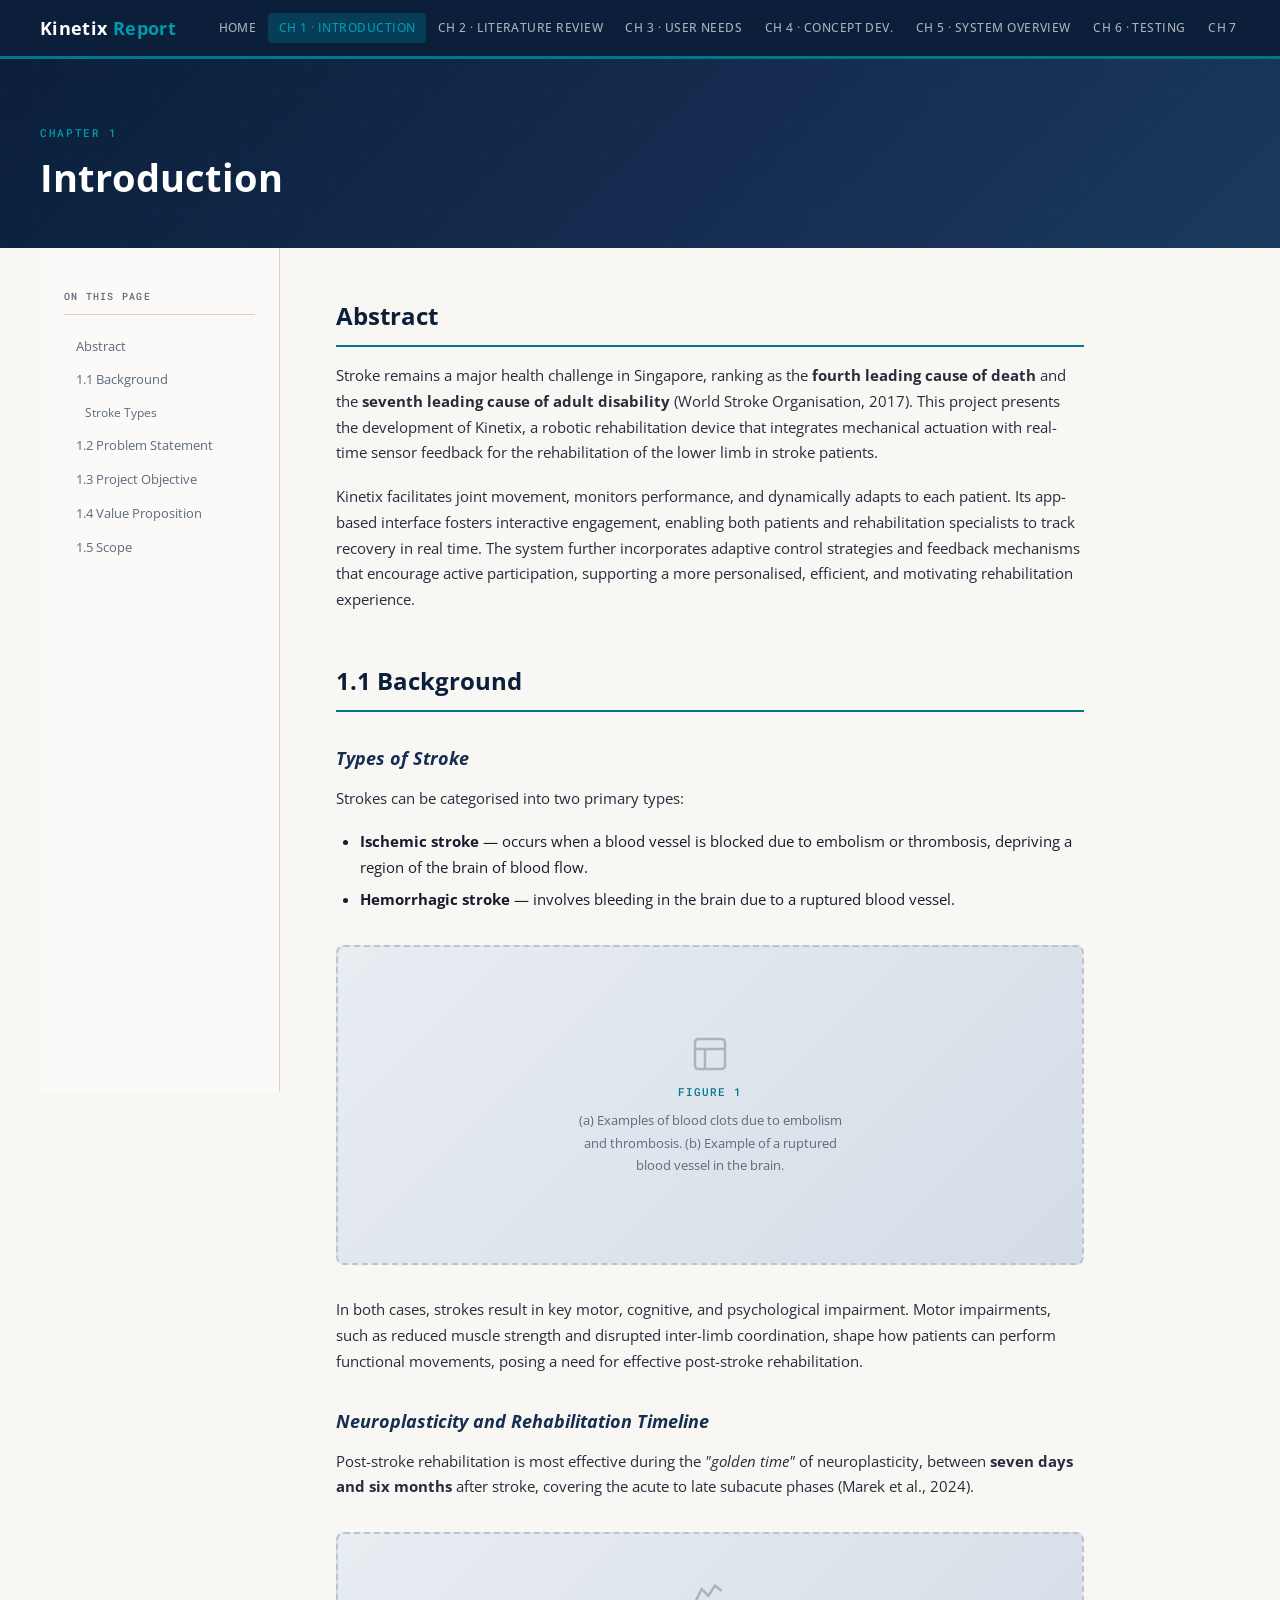
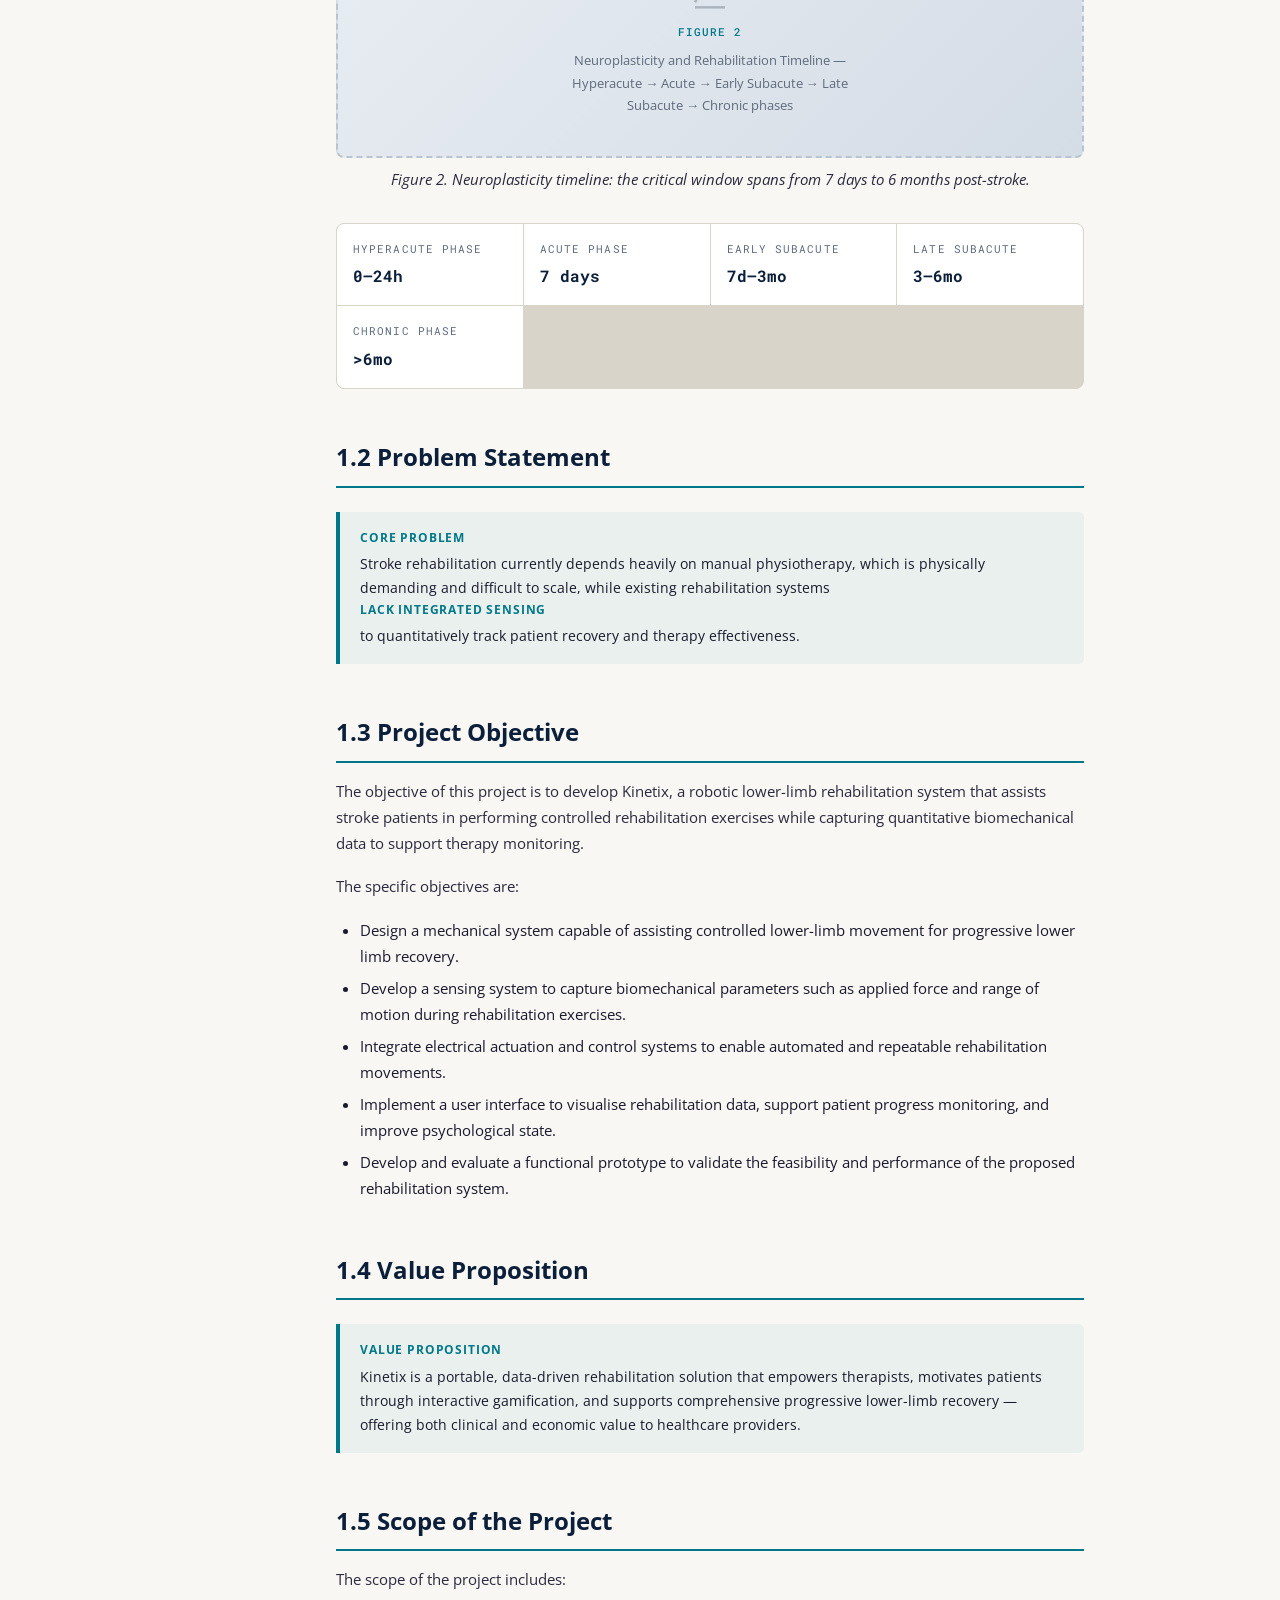
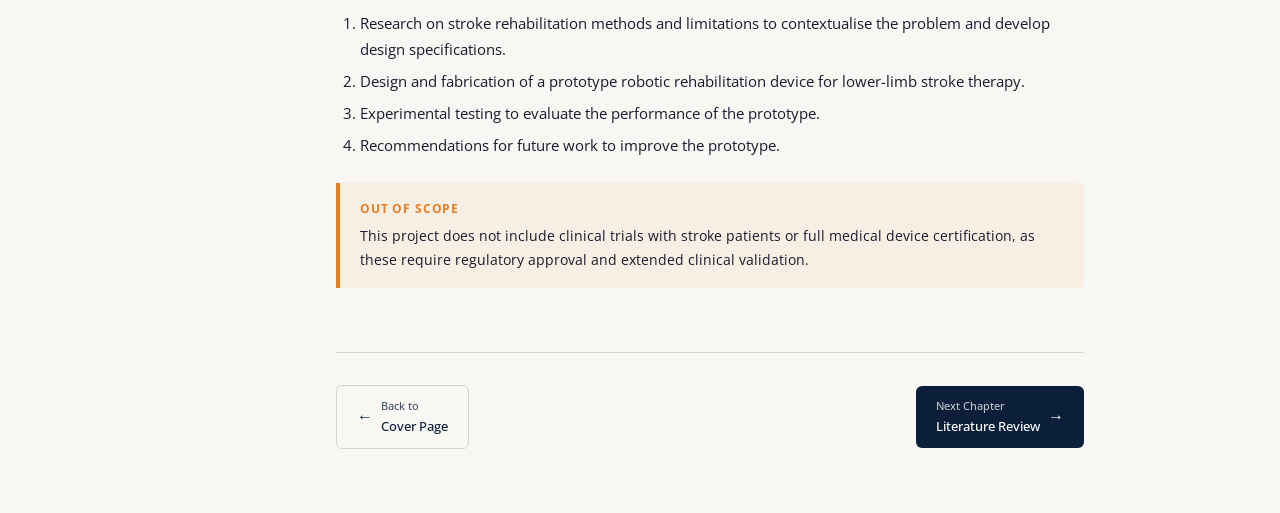
==== chapter1.html @ 637adc7c "Add local project files" ====
<!DOCTYPE html>
<html lang="en">
<head>
  <meta charset="UTF-8">
  <meta name="viewport" content="width=device-width, initial-scale=1.0">
  <title>Chapter 1 · Introduction — Kinetix</title>
  <link rel="stylesheet" href="style.css">
</head>
<body>

<header class="site-header">
  <div class="header-inner">
    <a class="site-logo" href="index.html">Kinetix <span>Report</span></a>
    <nav class="chapter-nav">
      <a href="index.html">Home</a>
      <a href="chapter1.html" class="active">Ch 1 · Introduction</a>
      <a href="chapter2.html">Ch 2 · Literature Review</a>
      <a href="chapter3.html">Ch 3 · User Needs</a>
      <a href="chapter4.html">Ch 4 · Concept Dev.</a>
      <a href="chapter5.html">Ch 5 · System Overview</a>
      <a href="chapter6.html">Ch 6 · Testing</a>
      <a href="chapter7.html">Ch 7 · Conclusion</a>
    </nav>
  </div>
</header>

<div class="page-hero">
  <div class="page-hero-inner">
    <div class="chapter-label">Chapter 1</div>
    <h1>Introduction</h1>
  </div>
</div>

<div class="page-layout">
  <aside class="sidebar">
    <div class="sidebar-title">On this page</div>
    <ul class="toc-list">
      <li><a href="#abstract">Abstract</a></li>
      <li><a href="#background">1.1 Background</a></li>
      <li><a href="#stroke-types" class="sub">Stroke Types</a></li>
      <li><a href="#problem">1.2 Problem Statement</a></li>
      <li><a href="#objective">1.3 Project Objective</a></li>
      <li><a href="#value">1.4 Value Proposition</a></li>
      <li><a href="#scope">1.5 Scope</a></li>
    </ul>
  </aside>

  <main class="content">

    <h2 id="abstract">Abstract</h2>
    <p>Stroke remains a major health challenge in Singapore, ranking as the <strong>fourth leading cause of death</strong> and the <strong>seventh leading cause of adult disability</strong> (World Stroke Organisation, 2017). This project presents the development of Kinetix, a robotic rehabilitation device that integrates mechanical actuation with real-time sensor feedback for the rehabilitation of the lower limb in stroke patients.</p>
    <p>Kinetix facilitates joint movement, monitors performance, and dynamically adapts to each patient. Its app-based interface fosters interactive engagement, enabling both patients and rehabilitation specialists to track recovery in real time. The system further incorporates adaptive control strategies and feedback mechanisms that encourage active participation, supporting a more personalised, efficient, and motivating rehabilitation experience.</p>

    <h2 id="background">1.1 Background</h2>
    <h3 id="stroke-types">Types of Stroke</h3>
    <p>Strokes can be categorised into two primary types:</p>
    <ul>
      <li><strong>Ischemic stroke</strong> — occurs when a blood vessel is blocked due to embolism or thrombosis, depriving a region of the brain of blood flow.</li>
      <li><strong>Hemorrhagic stroke</strong> — involves bleeding in the brain due to a ruptured blood vessel.</li>
    </ul>

    <div class="figure">
      <div class="img-placeholder tall">
        <svg viewBox="0 0 24 24" fill="none" stroke="currentColor" stroke-width="1.5"><rect x="3" y="3" width="18" height="18" rx="2"/><path d="M3 9h18M9 21V9"/></svg>
        <div class="fig-label">Figure 1</div>
        <div class="fig-desc">(a) Examples of blood clots due to embolism and thrombosis. (b) Example of a ruptured blood vessel in the brain.</div>
      </div>
    </div>

    <p>In both cases, strokes result in key motor, cognitive, and psychological impairment. Motor impairments, such as reduced muscle strength and disrupted inter-limb coordination, shape how patients can perform functional movements, posing a need for effective post-stroke rehabilitation.</p>

    <h3>Neuroplasticity and Rehabilitation Timeline</h3>
    <p>Post-stroke rehabilitation is most effective during the <em>"golden time"</em> of neuroplasticity, between <strong>seven days and six months</strong> after stroke, covering the acute to late subacute phases (Marek et al., 2024).</p>

    <div class="figure">
      <div class="img-placeholder medium">
        <svg viewBox="0 0 24 24" fill="none" stroke="currentColor" stroke-width="1.5"><path d="M3 17l4-8 4 4 4-6 4 3"/><path d="M3 20h18"/></svg>
        <div class="fig-label">Figure 2</div>
        <div class="fig-desc">Neuroplasticity and Rehabilitation Timeline — Hyperacute → Acute → Early Subacute → Late Subacute → Chronic phases</div>
      </div>
      <p class="figure-caption"><em>Figure 2.</em> Neuroplasticity timeline: the critical window spans from 7 days to 6 months post-stroke.</p>
    </div>

    <div class="spec-grid">
      <div class="spec-cell">
        <div class="label">Hyperacute Phase</div>
        <div class="value" style="font-size:1rem;">0–24h</div>
      </div>
      <div class="spec-cell">
        <div class="label">Acute Phase</div>
        <div class="value" style="font-size:1rem;">7 days</div>
      </div>
      <div class="spec-cell">
        <div class="label">Early Subacute</div>
        <div class="value" style="font-size:1rem;">7d–3mo</div>
      </div>
      <div class="spec-cell">
        <div class="label">Late Subacute</div>
        <div class="value" style="font-size:1rem;">3–6mo</div>
      </div>
      <div class="spec-cell">
        <div class="label">Chronic Phase</div>
        <div class="value" style="font-size:1rem;">&gt;6mo</div>
      </div>
    </div>

    <h2 id="problem">1.2 Problem Statement</h2>
    <div class="callout">
      <strong>Core Problem</strong>
      Stroke rehabilitation currently depends heavily on manual physiotherapy, which is physically demanding and difficult to scale, while existing rehabilitation systems <strong>lack integrated sensing</strong> to quantitatively track patient recovery and therapy effectiveness.
    </div>

    <h2 id="objective">1.3 Project Objective</h2>
    <p>The objective of this project is to develop Kinetix, a robotic lower-limb rehabilitation system that assists stroke patients in performing controlled rehabilitation exercises while capturing quantitative biomechanical data to support therapy monitoring.</p>
    <p>The specific objectives are:</p>
    <ul>
      <li>Design a mechanical system capable of assisting controlled lower-limb movement for progressive lower limb recovery.</li>
      <li>Develop a sensing system to capture biomechanical parameters such as applied force and range of motion during rehabilitation exercises.</li>
      <li>Integrate electrical actuation and control systems to enable automated and repeatable rehabilitation movements.</li>
      <li>Implement a user interface to visualise rehabilitation data, support patient progress monitoring, and improve psychological state.</li>
      <li>Develop and evaluate a functional prototype to validate the feasibility and performance of the proposed rehabilitation system.</li>
    </ul>

    <h2 id="value">1.4 Value Proposition</h2>
    <div class="callout">
      <strong>Value Proposition</strong>
      Kinetix is a portable, data-driven rehabilitation solution that empowers therapists, motivates patients through interactive gamification, and supports comprehensive progressive lower-limb recovery — offering both clinical and economic value to healthcare providers.
    </div>

    <h2 id="scope">1.5 Scope of the Project</h2>
    <p>The scope of the project includes:</p>
    <ol>
      <li>Research on stroke rehabilitation methods and limitations to contextualise the problem and develop design specifications.</li>
      <li>Design and fabrication of a prototype robotic rehabilitation device for lower-limb stroke therapy.</li>
      <li>Experimental testing to evaluate the performance of the prototype.</li>
      <li>Recommendations for future work to improve the prototype.</li>
    </ol>
    <div class="callout warning">
      <strong>Out of Scope</strong>
      This project does not include clinical trials with stroke patients or full medical device certification, as these require regulatory approval and extended clinical validation.
    </div>

    <nav class="chapter-nav-footer">
      <a href="index.html" class="nav-btn ghost">
        <span class="arrow">←</span>
        <span>
          <span class="label">Back to</span>
          Cover Page
        </span>
      </a>
      <a href="chapter2.html" class="nav-btn">
        <span>
          <span class="label">Next Chapter</span>
          Literature Review
        </span>
        <span class="arrow">→</span>
      </a>
    </nav>

  </main>
</div>

</body>
</html>
---- style.css ----
@import url('https://fonts.googleapis.com/css2?family=Open+Sans:wght@300;400;500;600;700;800&family=Roboto+Mono:wght@400;500&display=swap');

*, *::before, *::after { box-sizing: border-box; margin: 0; padding: 0; }

:root {
  --navy:   #0B1F3A;
  --navy2:  #162D52;
  --teal:   #00788A;
  --teal2:  #009BAF;
  --cream:  #F8F7F3;
  --warm:   #EDE9E0;
  --text:   #1A1A2E;
  --muted:  #5E6B7C;
  --border: #D8D4CA;
  --accent: #C0392B;
  --green:  #1B7A4E;
  --font-head: 'Open Sans', Arial, sans-serif;
  --font-body: 'Open Sans', Arial, sans-serif;
  --font-mono: 'Roboto Mono', monospace;
}

html { scroll-behavior: smooth; font-size: 16px; }

body {
  font-family: var(--font-body);
  background: var(--cream);
  color: var(--text);
  line-height: 1.7;
  min-height: 100vh;
}

.site-header {
  position: sticky;
  top: 0;
  z-index: 100;
  background: var(--navy);
  border-bottom: 3px solid var(--teal);
  padding: 0 2rem;
}

.header-inner {
  max-width: 1200px;
  margin: 0 auto;
  display: flex;
  align-items: center;
  gap: 2rem;
  height: 56px;
}

.site-logo {
  font-family: var(--font-head);
  font-size: 1.15rem;
  font-weight: 700;
  color: #fff;
  text-decoration: none;
  white-space: nowrap;
  letter-spacing: 0.02em;
}

.site-logo span { color: var(--teal2); }

.chapter-nav {
  display: flex;
  gap: 0.1rem;
  flex-wrap: nowrap;
  overflow-x: auto;
  scrollbar-width: none;
  flex: 1;
}

.chapter-nav a {
  font-size: 0.72rem;
  font-weight: 500;
  color: rgba(255,255,255,0.65);
  text-decoration: none;
  white-space: nowrap;
  padding: 0.3rem 0.65rem;
  border-radius: 4px;
  transition: all 0.18s;
  letter-spacing: 0.04em;
  text-transform: uppercase;
}

.chapter-nav a:hover,
.chapter-nav a.active {
  color: #fff;
  background: rgba(0,152,175,0.25);
}

.chapter-nav a.active {
  color: var(--teal2);
}

.page-hero {
  background: linear-gradient(135deg, var(--navy) 0%, var(--navy2) 60%, #1a3a5c 100%);
  color: #fff;
  padding: 4rem 2rem 3rem;
  position: relative;
  overflow: hidden;
}

.page-hero::before {
  content: '';
  position: absolute;
  inset: 0;
  background: url("data:image/svg+xml,%3Csvg width='60' height='60' viewBox='0 0 60 60' xmlns='http://www.w3.org/2000/svg'%3E%3Cg fill='none' fill-rule='evenodd'%3E%3Cg fill='%2300788A' fill-opacity='0.07'%3E%3Cpath d='M36 34v-4h-2v4h-4v2h4v4h2v-4h4v-2h-4zm0-30V0h-2v4h-4v2h4v4h2V6h4V4h-4zM6 34v-4H4v4H0v2h4v4h2v-4h4v-2H6zM6 4V0H4v4H0v2h4v4h2V6h4V4H6z'/%3E%3C/g%3E%3C/g%3E%3C/svg%3E");
  opacity: 0.5;
}

.page-hero-inner {
  max-width: 1200px;
  margin: 0 auto;
  position: relative;
}

.chapter-label {
  font-family: var(--font-mono);
  font-size: 0.7rem;
  font-weight: 500;
  color: var(--teal2);
  letter-spacing: 0.15em;
  text-transform: uppercase;
  margin-bottom: 0.75rem;
}

.page-hero h1 {
  font-family: var(--font-head);
  font-size: clamp(1.6rem, 3vw, 2.4rem);
  font-weight: 700;
  line-height: 1.2;
  max-width: 700px;
}

.page-layout {
  max-width: 1200px;
  margin: 0 auto;
  display: grid;
  grid-template-columns: 240px 1fr;
  gap: 0;
  min-height: calc(100vh - 56px);
}

.sidebar {
  padding: 2.5rem 1.5rem 2rem;
  border-right: 1px solid var(--border);
  position: sticky;
  top: 56px;
  height: calc(100vh - 56px);
  overflow-y: auto;
  scrollbar-width: thin;
  background: rgba(255,255,255,0.4);
}

.sidebar-title {
  font-family: var(--font-mono);
  font-size: 0.65rem;
  font-weight: 500;
  color: var(--muted);
  letter-spacing: 0.12em;
  text-transform: uppercase;
  margin-bottom: 1rem;
  padding-bottom: 0.5rem;
  border-bottom: 1px solid var(--border);
}

.toc-list {
  list-style: none;
  display: flex;
  flex-direction: column;
  gap: 0.15rem;
}

.toc-list a {
  display: block;
  font-size: 0.8rem;
  color: var(--muted);
  text-decoration: none;
  padding: 0.3rem 0.6rem;
  border-radius: 4px;
  transition: all 0.15s;
  border-left: 2px solid transparent;
}

.toc-list a:hover {
  color: var(--navy);
  background: var(--warm);
  border-left-color: var(--teal);
}

.toc-list .sub { padding-left: 1.2rem; font-size: 0.75rem; }

.content {
  padding: 3rem 3.5rem 4rem;
  max-width: 860px;
}

.content h2 {
  font-family: var(--font-head);
  font-size: 1.5rem;
  font-weight: 700;
  color: var(--navy);
  margin-top: 3rem;
  margin-bottom: 1rem;
  padding-bottom: 0.5rem;
  border-bottom: 2px solid var(--teal);
}

.content h2:first-child { margin-top: 0; }

.content h3 {
  font-family: var(--font-head);
  font-size: 1.1rem;
  font-weight: 700;
  color: var(--navy2);
  margin-top: 2rem;
  margin-bottom: 0.75rem;
  font-style: italic;
}

.content h4 {
  font-family: var(--font-body);
  font-size: 0.9rem;
  font-weight: 600;
  color: var(--teal);
  text-transform: uppercase;
  letter-spacing: 0.06em;
  margin-top: 1.5rem;
  margin-bottom: 0.5rem;
}

.content p {
  margin-bottom: 1.1rem;
  color: #2a2a3e;
  font-size: 0.95rem;
}

.content ul, .content ol {
  margin: 0.75rem 0 1.25rem 1.5rem;
  font-size: 0.95rem;
}

.content li { margin-bottom: 0.4rem; }

.table-wrap {
  overflow-x: auto;
  margin: 1.5rem 0 2rem;
  border-radius: 8px;
  border: 1px solid var(--border);
  box-shadow: 0 1px 4px rgba(0,0,0,0.06);
}

table {
  width: 100%;
  border-collapse: collapse;
  font-size: 0.82rem;
}

thead th {
  background: var(--navy);
  color: #fff;
  font-family: var(--font-body);
  font-weight: 600;
  font-size: 0.75rem;
  text-transform: uppercase;
  letter-spacing: 0.05em;
  padding: 0.8rem 1rem;
  text-align: left;
  white-space: nowrap;
}

tbody tr { border-bottom: 1px solid var(--border); }
tbody tr:last-child { border-bottom: none; }
tbody tr:nth-child(even) { background: rgba(0,0,0,0.02); }

tbody td {
  padding: 0.65rem 1rem;
  vertical-align: top;
  color: var(--text);
  line-height: 1.5;
}

tbody td:first-child { font-weight: 500; }

.table-caption {
  font-size: 0.75rem;
  color: var(--muted);
  font-style: italic;
  text-align: center;
  margin-top: 0.5rem;
  margin-bottom: 1.5rem;
}

.figure {
  margin: 2rem 0;
}

.img-placeholder {
  background: linear-gradient(135deg, #e8edf2 0%, #d4dce6 100%);
  border: 2px dashed #b8c4d0;
  border-radius: 8px;
  display: flex;
  flex-direction: column;
  align-items: center;
  justify-content: center;
  gap: 0.5rem;
  padding: 2.5rem 1rem;
  color: var(--muted);
  text-align: center;
}

.img-placeholder.tall { min-height: 320px; }
.img-placeholder.medium { min-height: 220px; }
.img-placeholder.wide { min-height: 180px; }

.img-placeholder svg {
  width: 40px; height: 40px;
  opacity: 0.4;
}

.img-placeholder .fig-label {
  font-family: var(--font-mono);
  font-size: 0.7rem;
  font-weight: 500;
  color: var(--teal);
  text-transform: uppercase;
  letter-spacing: 0.1em;
}

.img-placeholder .fig-desc {
  font-size: 0.82rem;
  color: var(--muted);
  max-width: 280px;
}

.figure-caption {
  font-size: 0.78rem;
  color: var(--muted);
  font-style: italic;
  margin-top: 0.6rem;
  text-align: center;
  line-height: 1.5;
}

.callout {
  border-left: 4px solid var(--teal);
  background: rgba(0,120,138,0.06);
  padding: 1rem 1.25rem;
  border-radius: 0 6px 6px 0;
  margin: 1.5rem 0;
  font-size: 0.88rem;
}

.callout.warning {
  border-color: #e67e22;
  background: rgba(230,126,34,0.07);
}

.callout strong {
  display: block;
  margin-bottom: 0.25rem;
  font-size: 0.75rem;
  text-transform: uppercase;
  letter-spacing: 0.07em;
  color: var(--teal);
}

.callout.warning strong { color: #e67e22; }

/* ── Quote blocks ─────────────────────────────────────────────────── */
blockquote {
  border-left: 3px solid var(--teal);
  margin: 1.25rem 0;
  padding: 0.75rem 1.25rem;
  background: rgba(0,0,0,0.025);
  border-radius: 0 4px 4px 0;
  font-style: italic;
  font-size: 0.9rem;
  color: var(--navy2);
}

blockquote cite {
  display: block;
  font-style: normal;
  font-size: 0.78rem;
  color: var(--muted);
  margin-top: 0.4rem;
  font-family: var(--font-mono);
}


.spec-grid {
  display: grid;
  grid-template-columns: repeat(auto-fit, minmax(180px, 1fr));
  gap: 1px;
  background: var(--border);
  border-radius: 8px;
  overflow: hidden;
  margin: 1.5rem 0;
  border: 1px solid var(--border);
}

.spec-cell {
  background: #fff;
  padding: 1rem;
}

.spec-cell .label {
  font-size: 0.68rem;
  font-family: var(--font-mono);
  color: var(--muted);
  text-transform: uppercase;
  letter-spacing: 0.1em;
  margin-bottom: 0.25rem;
}

.spec-cell .value {
  font-size: 1.2rem;
  font-weight: 700;
  color: var(--navy);
  font-family: var(--font-mono);
}

.spec-cell .unit {
  font-size: 0.75rem;
  color: var(--teal);
  font-family: var(--font-mono);
}

/* ── Chapter Navigation ─────────────────────────────────────────── */
.chapter-nav-footer {
  display: flex;
  justify-content: space-between;
  align-items: center;
  margin-top: 4rem;
  padding-top: 2rem;
  border-top: 1px solid var(--border);
  gap: 1rem;
}

.nav-btn {
  display: flex;
  align-items: center;
  gap: 0.5rem;
  padding: 0.65rem 1.25rem;
  background: var(--navy);
  color: #fff;
  text-decoration: none;
  border-radius: 6px;
  font-size: 0.82rem;
  font-weight: 500;
  transition: background 0.15s;
}

.nav-btn:hover { background: var(--teal); }
.nav-btn.ghost { background: transparent; color: var(--navy); border: 1px solid var(--border); }
.nav-btn.ghost:hover { background: var(--warm); }

.nav-btn .arrow { font-size: 1rem; }
.nav-btn .label { font-size: 0.7rem; opacity: 0.75; display: block; }


.cover-page {
  background: var(--navy);
  min-height: 100vh;
  display: flex;
  flex-direction: column;
}

.cover-main {
  flex: 1;
  display: flex;
  align-items: center;
  justify-content: center;
  padding: 4rem 2rem;
  position: relative;
  overflow: hidden;
}

.cover-main::before {
  content: '';
  position: absolute;
  inset: 0;
  background:
    radial-gradient(ellipse 70% 50% at 80% 20%, rgba(0,120,138,0.2) 0%, transparent 60%),
    radial-gradient(ellipse 50% 60% at 20% 80%, rgba(0,120,138,0.1) 0%, transparent 60%);
}

.cover-content {
  max-width: 700px;
  text-align: center;
  position: relative;
}

.cover-tag {
  font-family: var(--font-mono);
  font-size: 0.7rem;
  letter-spacing: 0.2em;
  text-transform: uppercase;
  color: var(--teal2);
  margin-bottom: 1.5rem;
}

.cover-title {
  font-family: var(--font-head);
  font-size: clamp(2.2rem, 5vw, 3.5rem);
  font-weight: 700;
  color: #fff;
  line-height: 1.15;
  margin-bottom: 1rem;
}

.cover-title span { color: var(--teal2); }

.cover-subtitle {
  font-size: 1.05rem;
  color: rgba(255,255,255,0.6);
  margin-bottom: 3rem;
  line-height: 1.6;
}

.cover-meta {
  display: flex;
  justify-content: center;
  gap: 3rem;
  margin-bottom: 3rem;
  flex-wrap: wrap;
}

.cover-meta-item .lbl {
  font-family: var(--font-mono);
  font-size: 0.65rem;
  text-transform: uppercase;
  letter-spacing: 0.12em;
  color: var(--teal2);
  margin-bottom: 0.2rem;
}

.cover-meta-item .val {
  font-size: 0.88rem;
  color: rgba(255,255,255,0.85);
  font-weight: 500;
}

.chapter-grid {
  display: grid;
  grid-template-columns: repeat(auto-fit, minmax(200px, 1fr));
  gap: 1px;
  background: rgba(255,255,255,0.08);
  border-radius: 12px;
  overflow: hidden;
  border: 1px solid rgba(255,255,255,0.08);
  max-width: 700px;
  margin: 0 auto;
  text-align: left;
}

.chapter-card {
  display: block;
  padding: 1.25rem 1.5rem;
  background: rgba(255,255,255,0.03);
  text-decoration: none;
  transition: background 0.15s;
}

.chapter-card:hover {
  background: rgba(0,120,138,0.2);
}

.chapter-card .num {
  font-family: var(--font-mono);
  font-size: 0.65rem;
  color: var(--teal2);
  letter-spacing: 0.12em;
  text-transform: uppercase;
  margin-bottom: 0.3rem;
}

.chapter-card .title {
  font-size: 0.85rem;
  font-weight: 500;
  color: rgba(255,255,255,0.85);
  line-height: 1.35;
}

.cover-footer {
  padding: 1.5rem 2rem;
  border-top: 1px solid rgba(255,255,255,0.08);
  display: flex;
  justify-content: space-between;
  align-items: center;
  font-size: 0.75rem;
  color: rgba(255,255,255,0.35);
}


.comparison-table thead th:first-child { width: 180px; }
.check-yes { color: #1B7A4E; font-weight: 700; }
.check-no  { color: #999; }


.formula {
  font-family: var(--font-mono);
  font-size: 1.1rem;
  background: var(--warm);
  border: 1px solid var(--border);
  padding: 1rem 1.5rem;
  border-radius: 8px;
  margin: 1.25rem 0;
  text-align: center;
  color: var(--navy);
}

code {
  font-family: var(--font-mono);
  font-size: 0.82rem;
  background: var(--warm);
  padding: 0.1rem 0.35rem;
  border-radius: 3px;
}


.mt-1 { margin-top: 0.5rem; }
.mt-2 { margin-top: 1rem; }
.mt-3 { margin-top: 1.5rem; }
.text-muted { color: var(--muted); }
.text-sm { font-size: 0.82rem; }
.bold { font-weight: 700; }


@media (max-width: 900px) {
  .page-layout { grid-template-columns: 1fr; }
  .sidebar {
    position: static;
    height: auto;
    border-right: none;
    border-bottom: 1px solid var(--border);
    padding: 1.5rem;
  }
  .toc-list { flex-direction: row; flex-wrap: wrap; }
  .toc-list a { font-size: 0.75rem; }
  .content { padding: 2rem 1.5rem 3rem; }
}

@media (max-width: 600px) {
  .chapter-nav { display: none; }
  .cover-meta { gap: 1.5rem; }
  .chapter-grid { grid-template-columns: 1fr 1fr; }
}
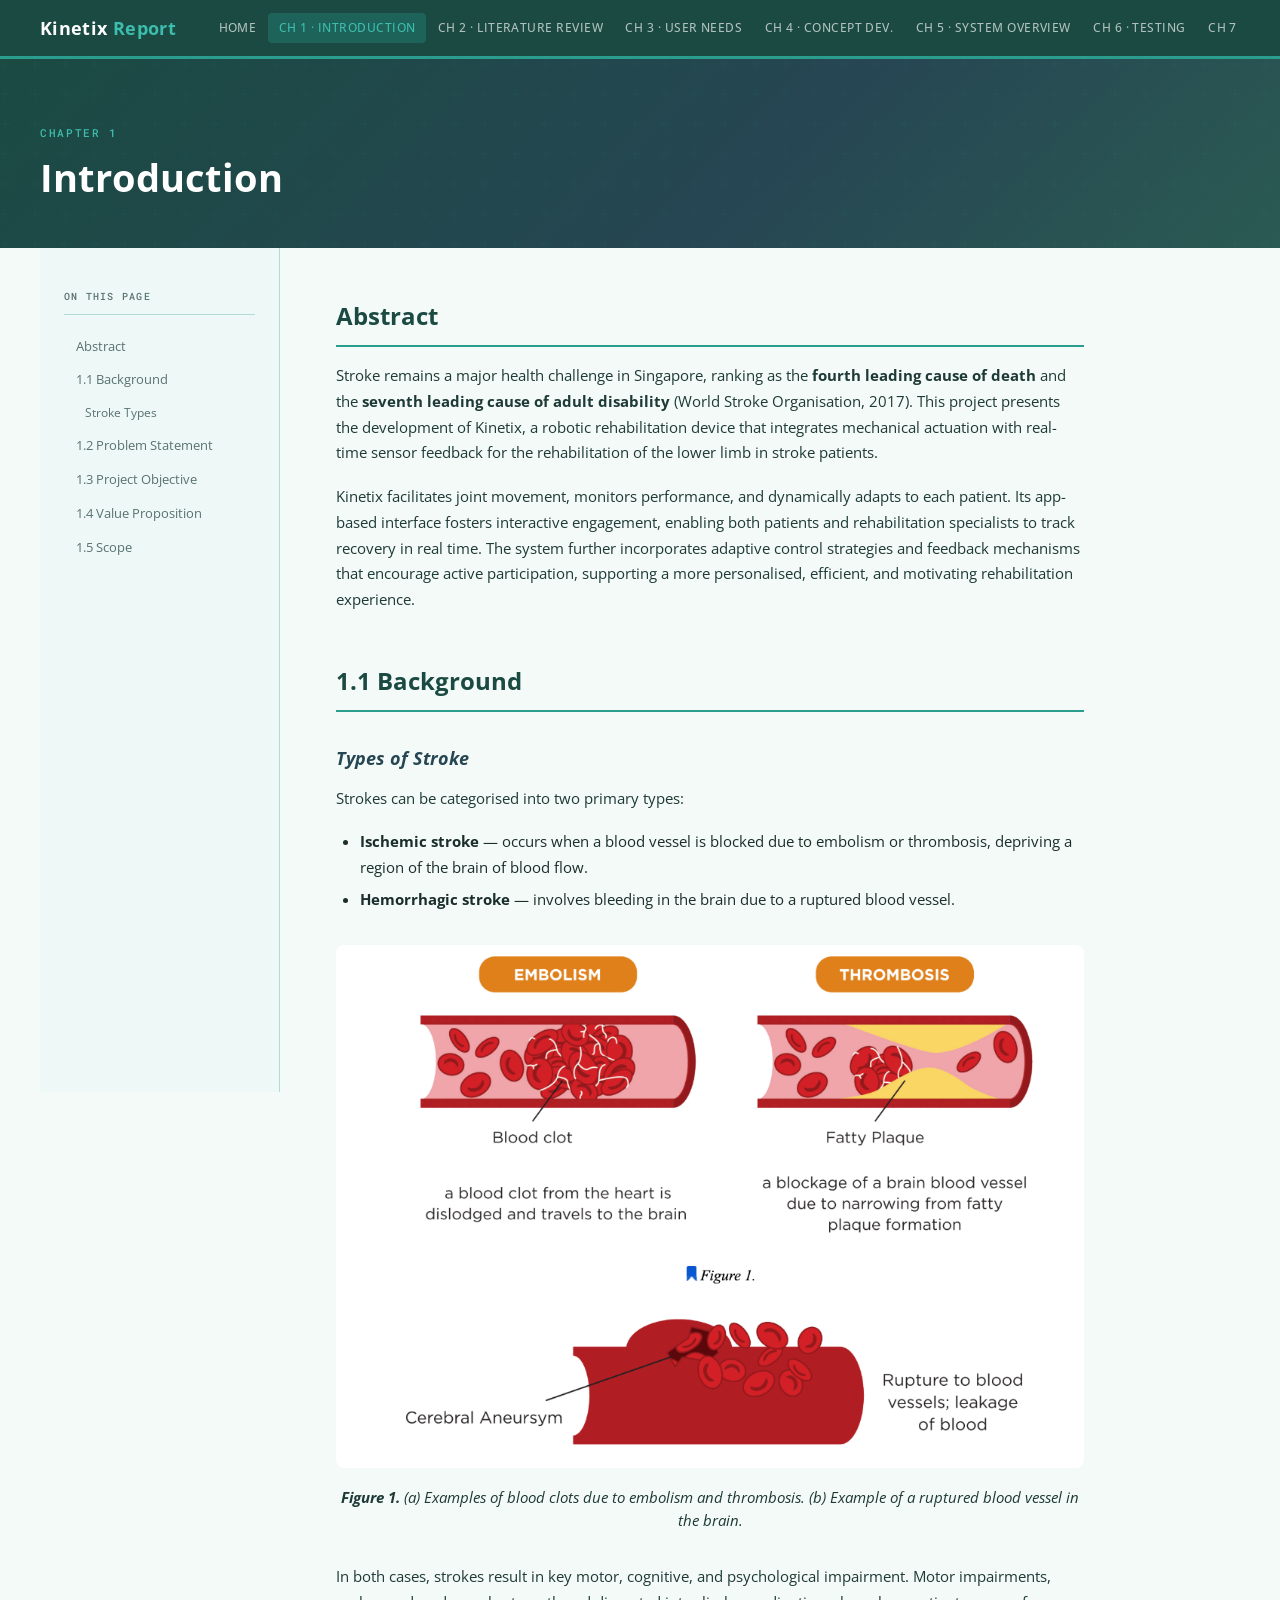
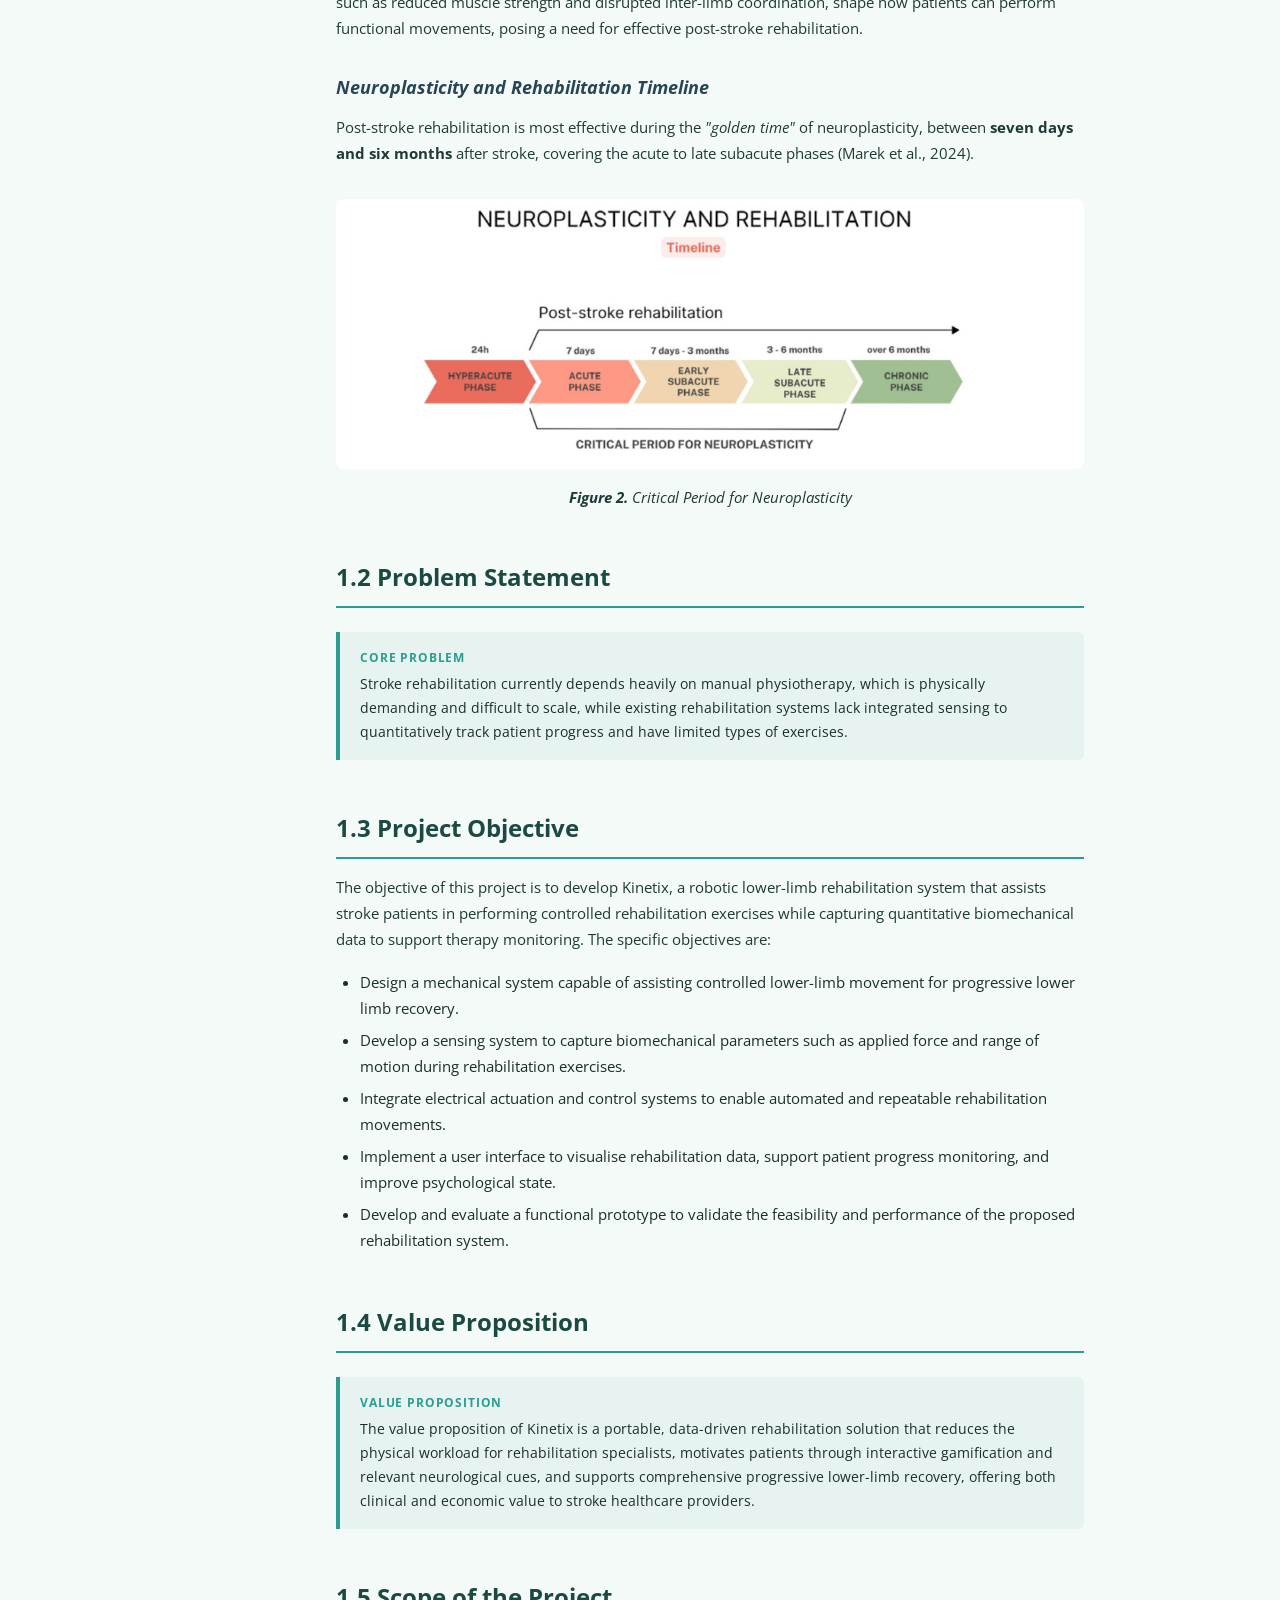
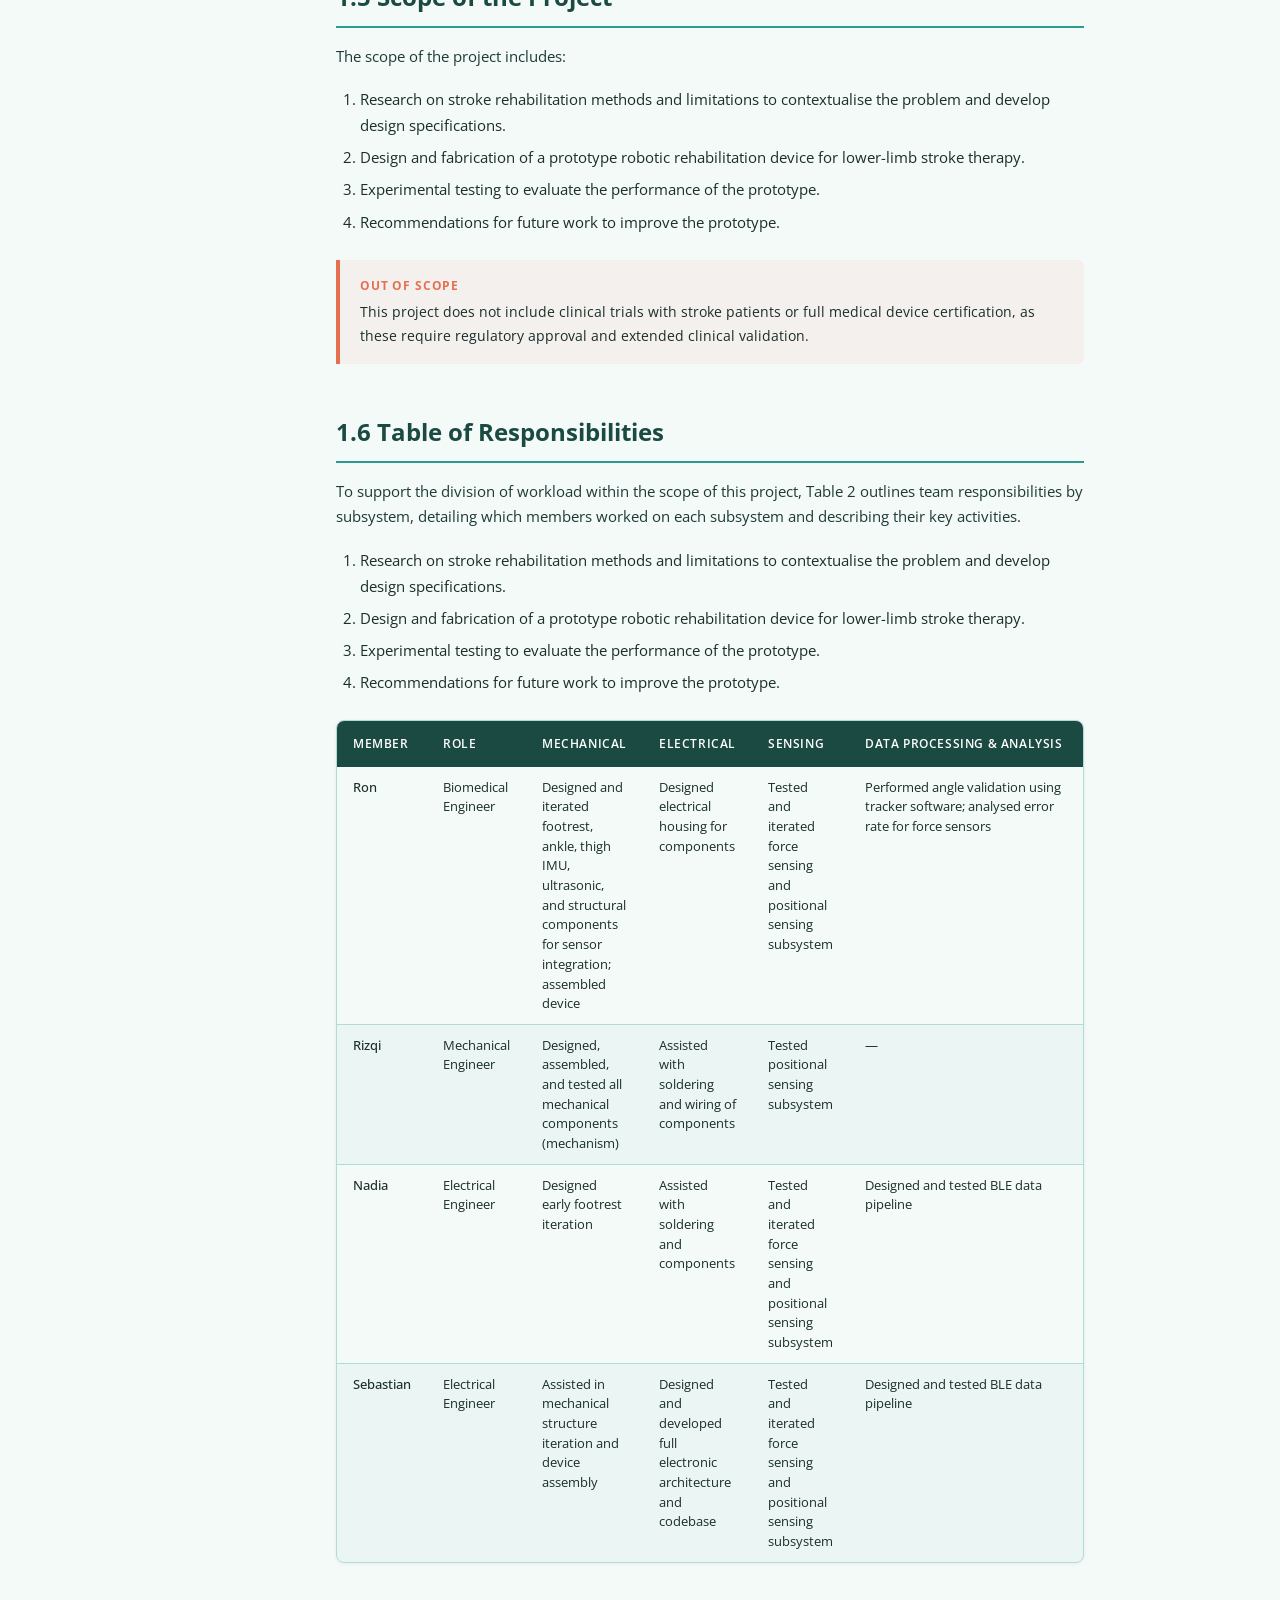
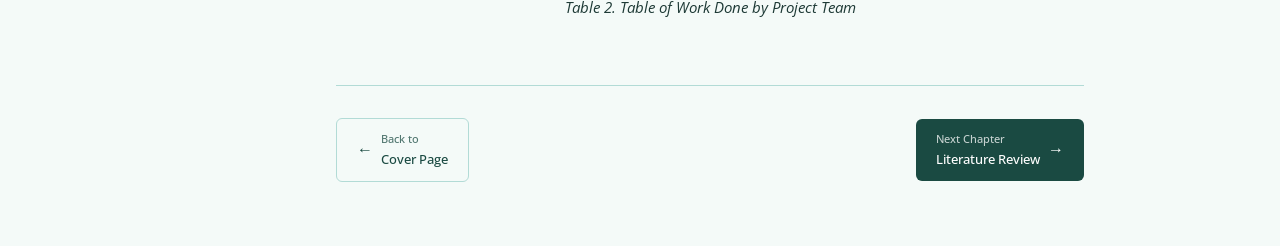
==== commit 20bb4229: "Update Chapter 1" ====
--- a/chapter1.html
+++ b/chapter1.html
@@ -60,11 +60,8 @@
     </ul>
 
     <div class="figure">
-      <div class="img-placeholder tall">
-        <svg viewBox="0 0 24 24" fill="none" stroke="currentColor" stroke-width="1.5"><rect x="3" y="3" width="18" height="18" rx="2"/><path d="M3 9h18M9 21V9"/></svg>
-        <div class="fig-label">Figure 1</div>
-        <div class="fig-desc">(a) Examples of blood clots due to embolism and thrombosis. (b) Example of a ruptured blood vessel in the brain.</div>
-      </div>
+      <img src="images/fig1.png" alt="(a) Examples of blood clots due to embolism and thrombosis. (b) Example of a ruptured blood vessel in the brain." style="width: 100%; border-radius: 8px;">
+      <p class="figure-caption"><strong>Figure 1.</strong> (a) Examples of blood clots due to embolism and thrombosis. (b) Example of a ruptured blood vessel in the brain.</p>
     </div>
 
     <p>In both cases, strokes result in key motor, cognitive, and psychological impairment. Motor impairments, such as reduced muscle strength and disrupted inter-limb coordination, shape how patients can perform functional movements, posing a need for effective post-stroke rehabilitation.</p>
@@ -73,46 +70,18 @@
     <p>Post-stroke rehabilitation is most effective during the <em>"golden time"</em> of neuroplasticity, between <strong>seven days and six months</strong> after stroke, covering the acute to late subacute phases (Marek et al., 2024).</p>
 
     <div class="figure">
-      <div class="img-placeholder medium">
-        <svg viewBox="0 0 24 24" fill="none" stroke="currentColor" stroke-width="1.5"><path d="M3 17l4-8 4 4 4-6 4 3"/><path d="M3 20h18"/></svg>
-        <div class="fig-label">Figure 2</div>
-        <div class="fig-desc">Neuroplasticity and Rehabilitation Timeline — Hyperacute → Acute → Early Subacute → Late Subacute → Chronic phases</div>
-      </div>
-      <p class="figure-caption"><em>Figure 2.</em> Neuroplasticity timeline: the critical window spans from 7 days to 6 months post-stroke.</p>
-    </div>
-
-    <div class="spec-grid">
-      <div class="spec-cell">
-        <div class="label">Hyperacute Phase</div>
-        <div class="value" style="font-size:1rem;">0–24h</div>
-      </div>
-      <div class="spec-cell">
-        <div class="label">Acute Phase</div>
-        <div class="value" style="font-size:1rem;">7 days</div>
-      </div>
-      <div class="spec-cell">
-        <div class="label">Early Subacute</div>
-        <div class="value" style="font-size:1rem;">7d–3mo</div>
-      </div>
-      <div class="spec-cell">
-        <div class="label">Late Subacute</div>
-        <div class="value" style="font-size:1rem;">3–6mo</div>
-      </div>
-      <div class="spec-cell">
-        <div class="label">Chronic Phase</div>
-        <div class="value" style="font-size:1rem;">&gt;6mo</div>
-      </div>
+      <img src="images/fig2.png" alt="Post-Stroke Rehab Timeline" style="width: 100%; border-radius: 8px;">
+      <p class="figure-caption"><strong>Figure 2.</strong> Critical Period for Neuroplasticity</p>
     </div>
 
     <h2 id="problem">1.2 Problem Statement</h2>
     <div class="callout">
       <strong>Core Problem</strong>
-      Stroke rehabilitation currently depends heavily on manual physiotherapy, which is physically demanding and difficult to scale, while existing rehabilitation systems <strong>lack integrated sensing</strong> to quantitatively track patient recovery and therapy effectiveness.
+      Stroke rehabilitation currently depends heavily on manual physiotherapy, which is physically demanding and difficult to scale, while existing rehabilitation systems lack integrated sensing to quantitatively track patient progress and have limited types of exercises. 
     </div>
 
     <h2 id="objective">1.3 Project Objective</h2>
-    <p>The objective of this project is to develop Kinetix, a robotic lower-limb rehabilitation system that assists stroke patients in performing controlled rehabilitation exercises while capturing quantitative biomechanical data to support therapy monitoring.</p>
-    <p>The specific objectives are:</p>
+    <p>The objective of this project is to develop Kinetix, a robotic lower-limb rehabilitation system that assists stroke patients in performing controlled rehabilitation exercises while capturing quantitative biomechanical data to support therapy monitoring. The specific objectives are:</p>
     <ul>
       <li>Design a mechanical system capable of assisting controlled lower-limb movement for progressive lower limb recovery.</li>
       <li>Develop a sensing system to capture biomechanical parameters such as applied force and range of motion during rehabilitation exercises.</li>
@@ -124,7 +93,7 @@
     <h2 id="value">1.4 Value Proposition</h2>
     <div class="callout">
       <strong>Value Proposition</strong>
-      Kinetix is a portable, data-driven rehabilitation solution that empowers therapists, motivates patients through interactive gamification, and supports comprehensive progressive lower-limb recovery — offering both clinical and economic value to healthcare providers.
+      The value proposition of Kinetix is a portable, data-driven rehabilitation solution that reduces the physical workload for rehabilitation specialists, motivates patients through interactive gamification and relevant neurological cues, and supports comprehensive progressive lower-limb recovery, offering both clinical and economic value to stroke healthcare providers.
     </div>
 
     <h2 id="scope">1.5 Scope of the Project</h2>
@@ -140,6 +109,71 @@
       This project does not include clinical trials with stroke patients or full medical device certification, as these require regulatory approval and extended clinical validation.
     </div>
 
+    <h2 id="scope">1.6 Table of Responsibilities</h2>
+    <p>To support the division of workload within the scope of this project, Table 2 outlines team responsibilities by subsystem, detailing which members worked on each subsystem and describing their key activities.
+    </p>
+    <ol>
+      <li>Research on stroke rehabilitation methods and limitations to contextualise the problem and develop design specifications.</li>
+      <li>Design and fabrication of a prototype robotic rehabilitation device for lower-limb stroke therapy.</li>
+      <li>Experimental testing to evaluate the performance of the prototype.</li>
+      <li>Recommendations for future work to improve the prototype.</li>
+    </ol>
+
+    <div class="table-wrap">
+      <table>
+        <thead>
+          <tr>
+            <th>Member</th>
+            <th>Role</th>
+            <th>Mechanical</th>
+            <th>Electrical</th>
+            <th>Sensing</th>
+            <th>Data Processing & Analysis</th>
+            <th>User Interface / Usability</th>
+          </tr>
+        </thead>
+        <tbody>
+          <tr>
+            <td>Ron</td>
+            <td>Biomedical Engineer</td>
+            <td>Designed and iterated footrest, ankle, thigh IMU, ultrasonic, and structural components for sensor integration; assembled device</td>
+            <td>Designed electrical housing for components</td>
+            <td>Tested and iterated force sensing and positional sensing subsystem</td>
+            <td>Performed angle validation using tracker software; analysed error rate for force sensors</td>
+            <td>Developed user test protocols; tested Kinetix UI iterations with a rehabilitation specialist</td>
+          </tr>
+          <tr>
+            <td>Rizqi</td>
+            <td>Mechanical Engineer</td>
+            <td>Designed, assembled, and tested all mechanical components (mechanism)</td>
+            <td>Assisted with soldering and wiring of components</td>
+            <td>Tested positional sensing subsystem</td>
+            <td>—</td>
+            <td>—</td>
+          </tr>
+          <tr>
+            <td>Nadia</td>
+            <td>Electrical Engineer</td>
+            <td>Designed early footrest iteration</td>
+            <td>Assisted with soldering and components</td>
+            <td>Tested and iterated force sensing and positional sensing subsystem</td>
+            <td>Designed and tested BLE data pipeline</td>
+            <td>Developed Kinetix UI iterations</td>
+          </tr>
+          <tr>
+            <td>Sebastian</td>
+            <td>Electrical Engineer</td>
+            <td>Assisted in mechanical structure iteration and device assembly</td>
+            <td>Designed and developed full electronic architecture and codebase</td>
+            <td>Tested and iterated force sensing and positional sensing subsystem</td>
+            <td>Designed and tested BLE data pipeline</td>
+            <td>—</td>
+          </tr>
+        </tbody>
+      </table>
+    </div>
+    <p class="table-caption">Table 2. Table of Work Done by Project Team</p>
+    
     <nav class="chapter-nav-footer">
       <a href="index.html" class="nav-btn ghost">
         <span class="arrow">←</span>
--- a/style.css
+++ b/style.css
@@ -3,17 +3,17 @@
 *, *::before, *::after { box-sizing: border-box; margin: 0; padding: 0; }
 
 :root {
-  --navy:   #0B1F3A;
-  --navy2:  #162D52;
-  --teal:   #00788A;
-  --teal2:  #009BAF;
-  --cream:  #F8F7F3;
-  --warm:   #EDE9E0;
-  --text:   #1A1A2E;
-  --muted:  #5E6B7C;
-  --border: #D8D4CA;
-  --accent: #C0392B;
-  --green:  #1B7A4E;
+  --navy:   #1a4a42;
+  --navy2:  #264653;
+  --teal:   #2a9d8f;
+  --teal2:  #3dbdad;
+  --cream:  #f4faf8;
+  --warm:   #e8f8f5;
+  --text:   #1a2e2b;
+  --muted:  #5a7370;
+  --border: #b2dbd6;
+  --accent: #e76f51;
+  --green:  #1a7a6e;
   --font-head: 'Open Sans', Arial, sans-serif;
   --font-body: 'Open Sans', Arial, sans-serif;
   --font-mono: 'Roboto Mono', monospace;
@@ -84,7 +84,7 @@
 .chapter-nav a:hover,
 .chapter-nav a.active {
   color: #fff;
-  background: rgba(0,152,175,0.25);
+  background: rgba(42,157,143,0.3);
 }
 
 .chapter-nav a.active {
@@ -92,7 +92,7 @@
 }
 
 .page-hero {
-  background: linear-gradient(135deg, var(--navy) 0%, var(--navy2) 60%, #1a3a5c 100%);
+  background: linear-gradient(135deg, var(--navy) 0%, var(--navy2) 60%, #2a5a52 100%);
   color: #fff;
   padding: 4rem 2rem 3rem;
   position: relative;
@@ -103,7 +103,7 @@
   content: '';
   position: absolute;
   inset: 0;
-  background: url("data:image/svg+xml,%3Csvg width='60' height='60' viewBox='0 0 60 60' xmlns='http://www.w3.org/2000/svg'%3E%3Cg fill='none' fill-rule='evenodd'%3E%3Cg fill='%2300788A' fill-opacity='0.07'%3E%3Cpath d='M36 34v-4h-2v4h-4v2h4v4h2v-4h4v-2h-4zm0-30V0h-2v4h-4v2h4v4h2V6h4V4h-4zM6 34v-4H4v4H0v2h4v4h2v-4h4v-2H6zM6 4V0H4v4H0v2h4v4h2V6h4V4H6z'/%3E%3C/g%3E%3C/g%3E%3C/svg%3E");
+  background: url("data:image/svg+xml,%3Csvg width='60' height='60' viewBox='0 0 60 60' xmlns='http://www.w3.org/2000/svg'%3E%3Cg fill='none' fill-rule='evenodd'%3E%3Cg fill='%232a9d8f' fill-opacity='0.07'%3E%3Cpath d='M36 34v-4h-2v4h-4v2h4v4h2v-4h4v-2h-4zm0-30V0h-2v4h-4v2h4v4h2V6h4V4h-4zM6 34v-4H4v4H0v2h4v4h2v-4h4v-2H6zM6 4V0H4v4H0v2h4v4h2V6h4V4H6z'/%3E%3C/g%3E%3C/g%3E%3C/svg%3E");
   opacity: 0.5;
 }
 
@@ -148,7 +148,7 @@
   height: calc(100vh - 56px);
   overflow-y: auto;
   scrollbar-width: thin;
-  background: rgba(255,255,255,0.4);
+  background: rgba(232,248,245,0.5);
 }
 
 .sidebar-title {
@@ -230,7 +230,7 @@
 
 .content p {
   margin-bottom: 1.1rem;
-  color: #2a2a3e;
+  color: #1e3a36;
   font-size: 0.95rem;
 }
 
@@ -270,7 +270,7 @@
 
 tbody tr { border-bottom: 1px solid var(--border); }
 tbody tr:last-child { border-bottom: none; }
-tbody tr:nth-child(even) { background: rgba(0,0,0,0.02); }
+tbody tr:nth-child(even) { background: rgba(42,157,143,0.04); }
 
 tbody td {
   padding: 0.65rem 1rem;
@@ -295,8 +295,8 @@
 }
 
 .img-placeholder {
-  background: linear-gradient(135deg, #e8edf2 0%, #d4dce6 100%);
-  border: 2px dashed #b8c4d0;
+  background: linear-gradient(135deg, #d4eeea 0%, #b8ddd8 100%);
+  border: 2px dashed var(--border);
   border-radius: 8px;
   display: flex;
   flex-direction: column;
@@ -343,7 +343,7 @@
 
 .callout {
   border-left: 4px solid var(--teal);
-  background: rgba(0,120,138,0.06);
+  background: rgba(42,157,143,0.07);
   padding: 1rem 1.25rem;
   border-radius: 0 6px 6px 0;
   margin: 1.5rem 0;
@@ -351,8 +351,8 @@
 }
 
 .callout.warning {
-  border-color: #e67e22;
-  background: rgba(230,126,34,0.07);
+  border-color: #e76f51;
+  background: rgba(231,111,81,0.07);
 }
 
 .callout strong {
@@ -364,14 +364,13 @@
   color: var(--teal);
 }
 
-.callout.warning strong { color: #e67e22; }
-
-/* ── Quote blocks ─────────────────────────────────────────────────── */
+.callout.warning strong { color: #e76f51; }
+
 blockquote {
   border-left: 3px solid var(--teal);
   margin: 1.25rem 0;
   padding: 0.75rem 1.25rem;
-  background: rgba(0,0,0,0.025);
+  background: rgba(42,157,143,0.05);
   border-radius: 0 4px 4px 0;
   font-style: italic;
   font-size: 0.9rem;
@@ -386,7 +385,6 @@
   margin-top: 0.4rem;
   font-family: var(--font-mono);
 }
-
 
 .spec-grid {
   display: grid;
@@ -426,7 +424,6 @@
   font-family: var(--font-mono);
 }
 
-/* ── Chapter Navigation ─────────────────────────────────────────── */
 .chapter-nav-footer {
   display: flex;
   justify-content: space-between;
@@ -458,7 +455,6 @@
 .nav-btn .arrow { font-size: 1rem; }
 .nav-btn .label { font-size: 0.7rem; opacity: 0.75; display: block; }
 
-
 .cover-page {
   background: var(--navy);
   min-height: 100vh;
@@ -481,8 +477,8 @@
   position: absolute;
   inset: 0;
   background:
-    radial-gradient(ellipse 70% 50% at 80% 20%, rgba(0,120,138,0.2) 0%, transparent 60%),
-    radial-gradient(ellipse 50% 60% at 20% 80%, rgba(0,120,138,0.1) 0%, transparent 60%);
+    radial-gradient(ellipse 70% 50% at 80% 20%, rgba(42,157,143,0.2) 0%, transparent 60%),
+    radial-gradient(ellipse 50% 60% at 20% 80%, rgba(42,157,143,0.1) 0%, transparent 60%);
 }
 
 .cover-content {
@@ -563,7 +559,7 @@
 }
 
 .chapter-card:hover {
-  background: rgba(0,120,138,0.2);
+  background: rgba(42,157,143,0.2);
 }
 
 .chapter-card .num {
@@ -592,11 +588,9 @@
   color: rgba(255,255,255,0.35);
 }
 
-
 .comparison-table thead th:first-child { width: 180px; }
-.check-yes { color: #1B7A4E; font-weight: 700; }
+.check-yes { color: #2a9d8f; font-weight: 700; }
 .check-no  { color: #999; }
-
 
 .formula {
   font-family: var(--font-mono);
@@ -618,14 +612,12 @@
   border-radius: 3px;
 }
 
-
 .mt-1 { margin-top: 0.5rem; }
 .mt-2 { margin-top: 1rem; }
 .mt-3 { margin-top: 1.5rem; }
 .text-muted { color: var(--muted); }
 .text-sm { font-size: 0.82rem; }
 .bold { font-weight: 700; }
-
 
 @media (max-width: 900px) {
   .page-layout { grid-template-columns: 1fr; }
@@ -645,4 +637,4 @@
   .chapter-nav { display: none; }
   .cover-meta { gap: 1.5rem; }
   .chapter-grid { grid-template-columns: 1fr 1fr; }
-}
+}
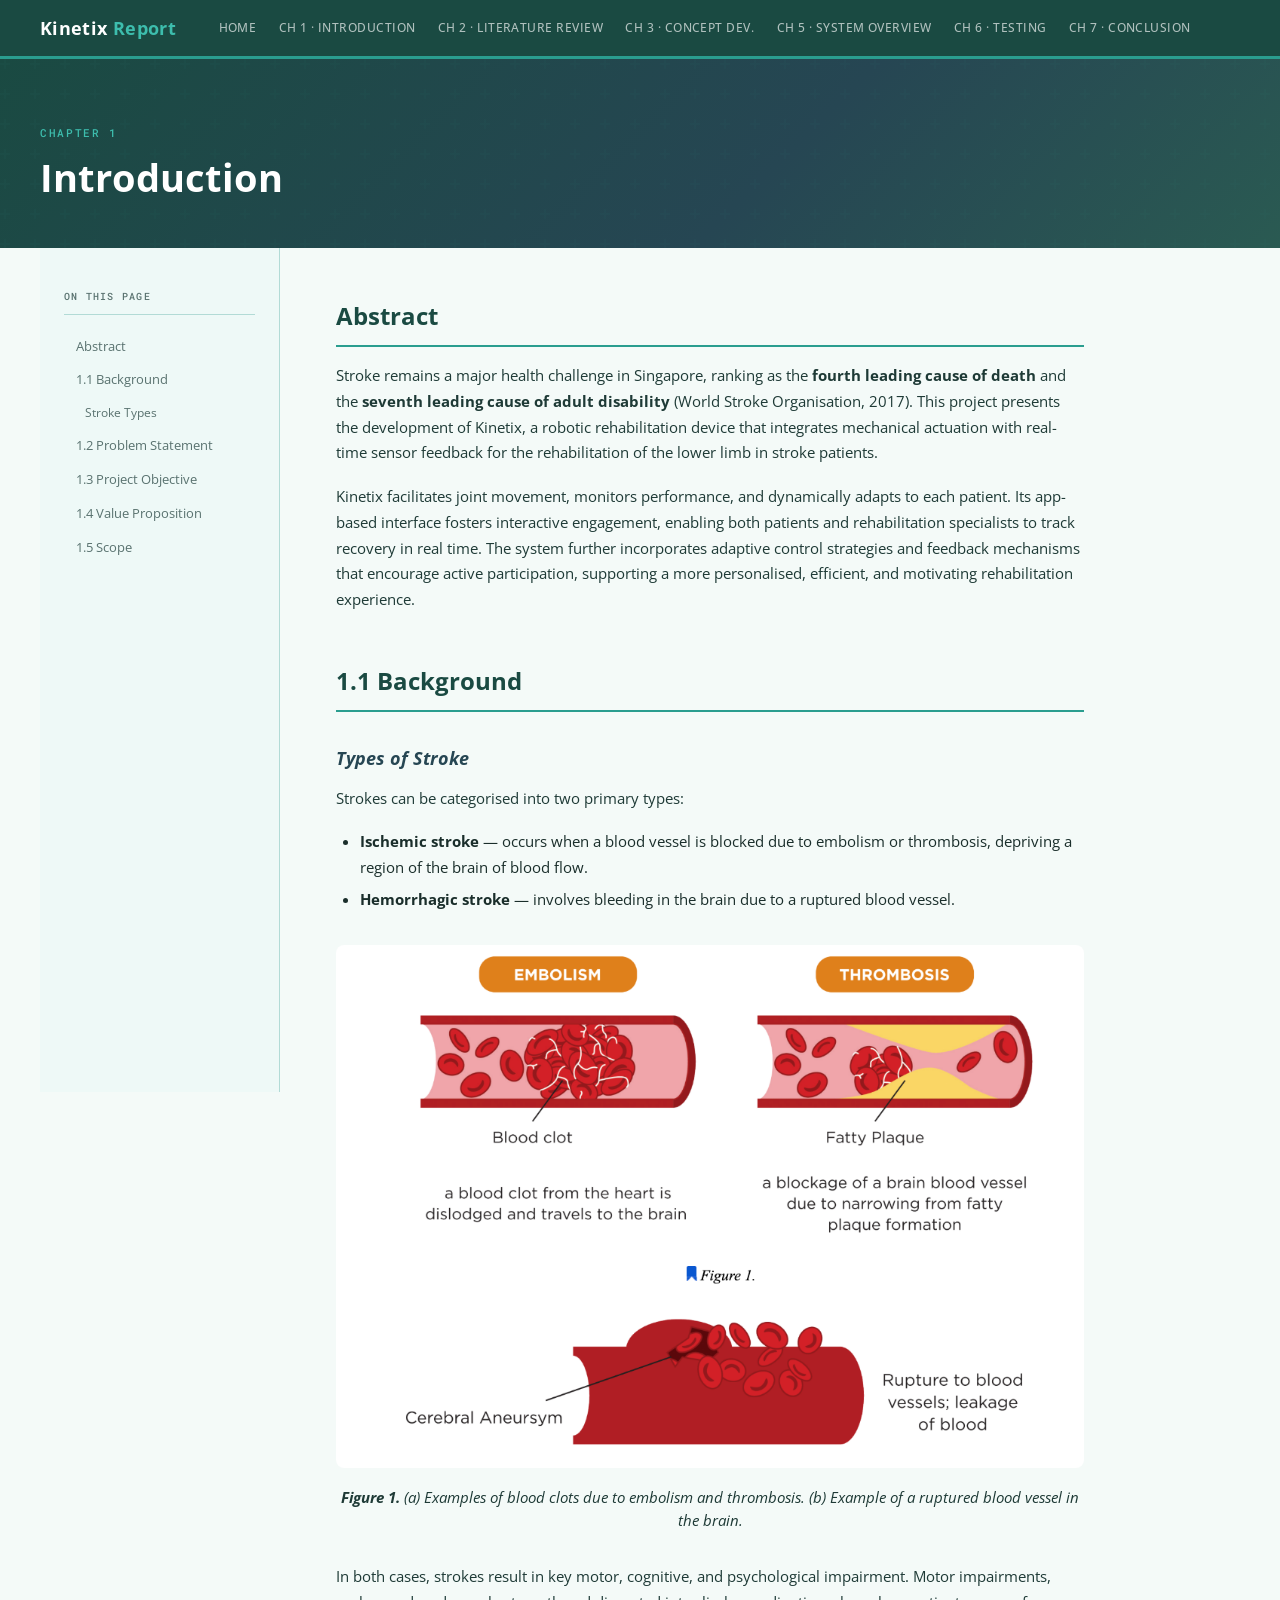
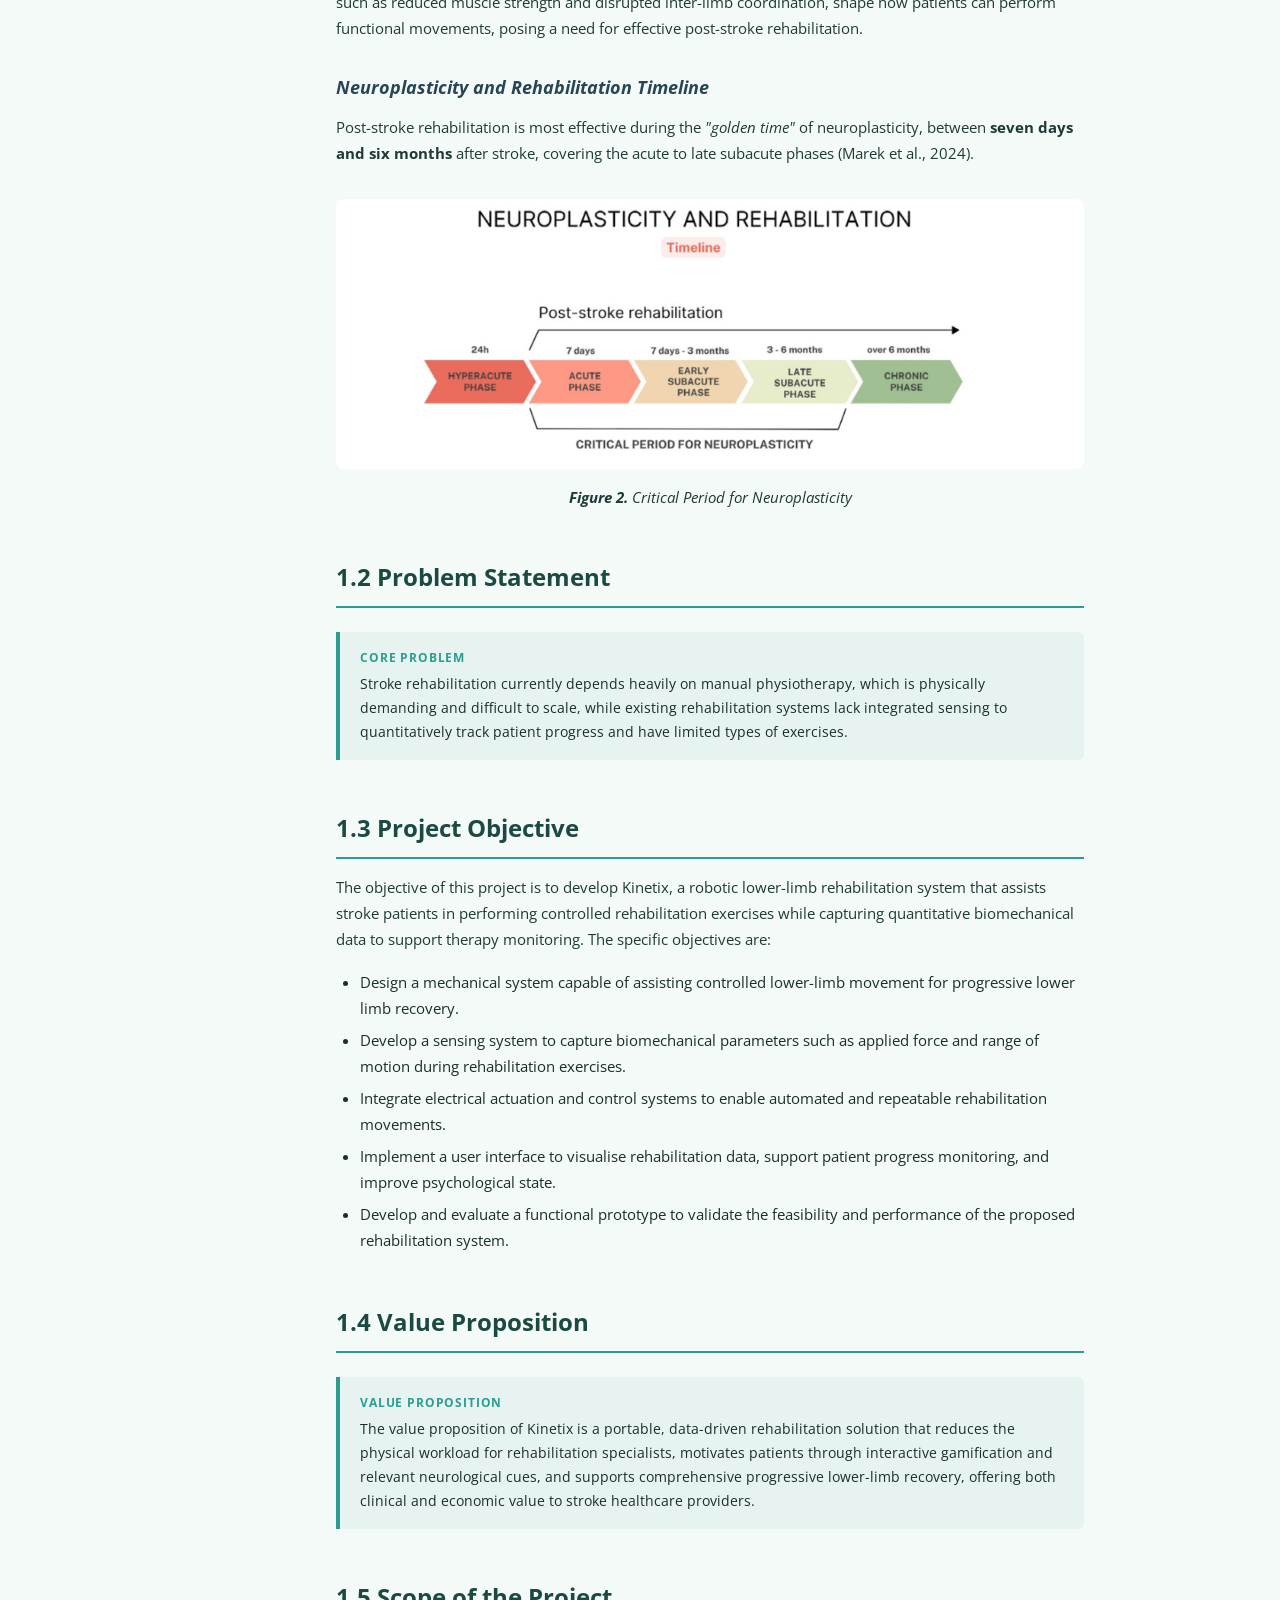
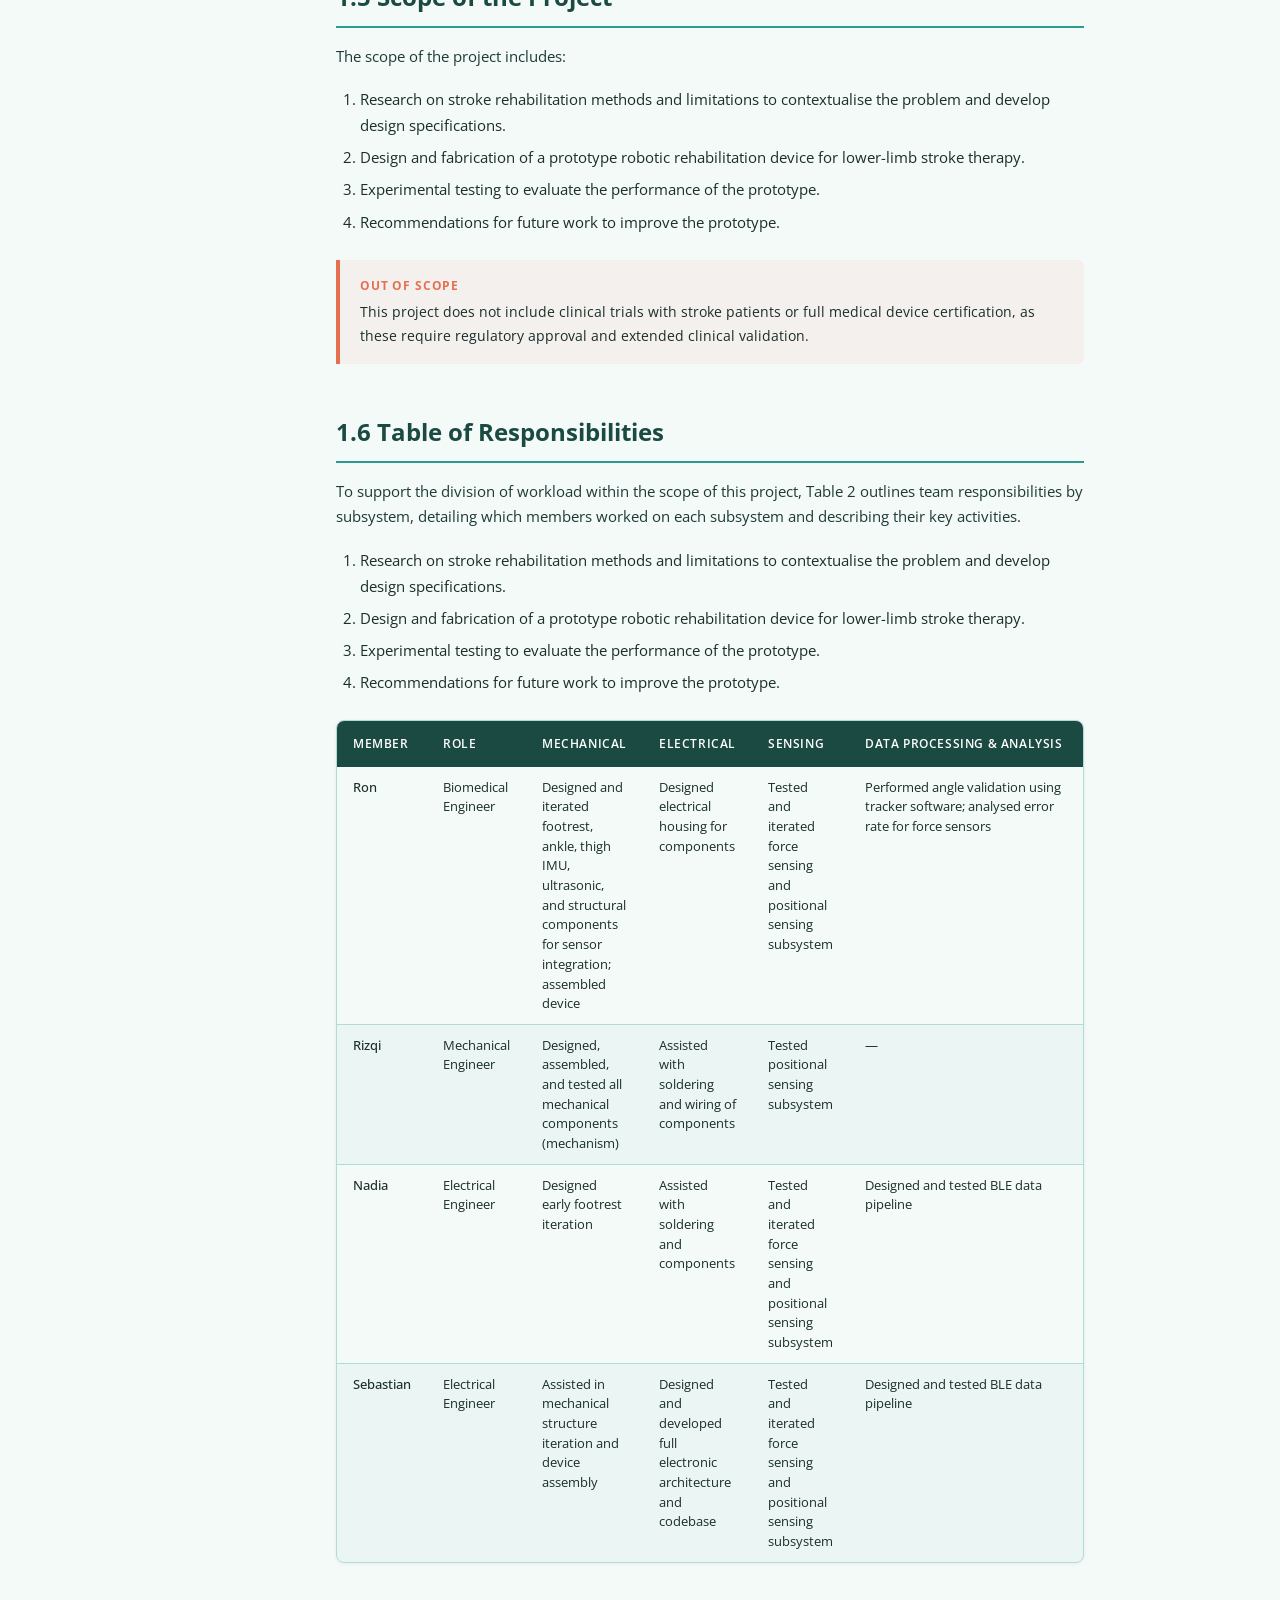
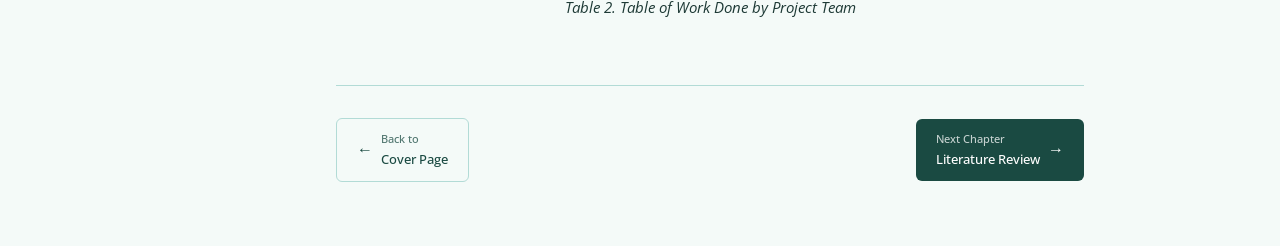
==== commit 1735ce77: "Add chapter 3" ====
--- a/chapter1.html
+++ b/chapter1.html
@@ -8,21 +8,20 @@
 </head>
 <body>
 
-<header class="site-header">
-  <div class="header-inner">
-    <a class="site-logo" href="index.html">Kinetix <span>Report</span></a>
-    <nav class="chapter-nav">
-      <a href="index.html">Home</a>
-      <a href="chapter1.html" class="active">Ch 1 · Introduction</a>
-      <a href="chapter2.html">Ch 2 · Literature Review</a>
-      <a href="chapter3.html">Ch 3 · User Needs</a>
-      <a href="chapter4.html">Ch 4 · Concept Dev.</a>
-      <a href="chapter5.html">Ch 5 · System Overview</a>
-      <a href="chapter6.html">Ch 6 · Testing</a>
-      <a href="chapter7.html">Ch 7 · Conclusion</a>
-    </nav>
-  </div>
-</header>
+  <header class="site-header">
+    <div class="header-inner">
+      <a class="site-logo" href="index.html">Kinetix <span>Report</span></a>
+      <nav class="chapter-nav">
+        <a href="index.html">Home</a>
+        <a href="chapter1.html">Ch 1 · Introduction</a>
+        <a href="chapter2.html">Ch 2 · Literature Review</a>
+        <a href="chapter3.html">Ch 3 · Concept Dev.</a>
+        <a href="chapter5.html">Ch 5 · System Overview</a>
+        <a href="chapter6.html">Ch 6 · Testing</a>
+        <a href="chapter7.html">Ch 7 · Conclusion</a>
+      </nav>
+    </div>
+  </header>
 
 <div class="page-hero">
   <div class="page-hero-inner">
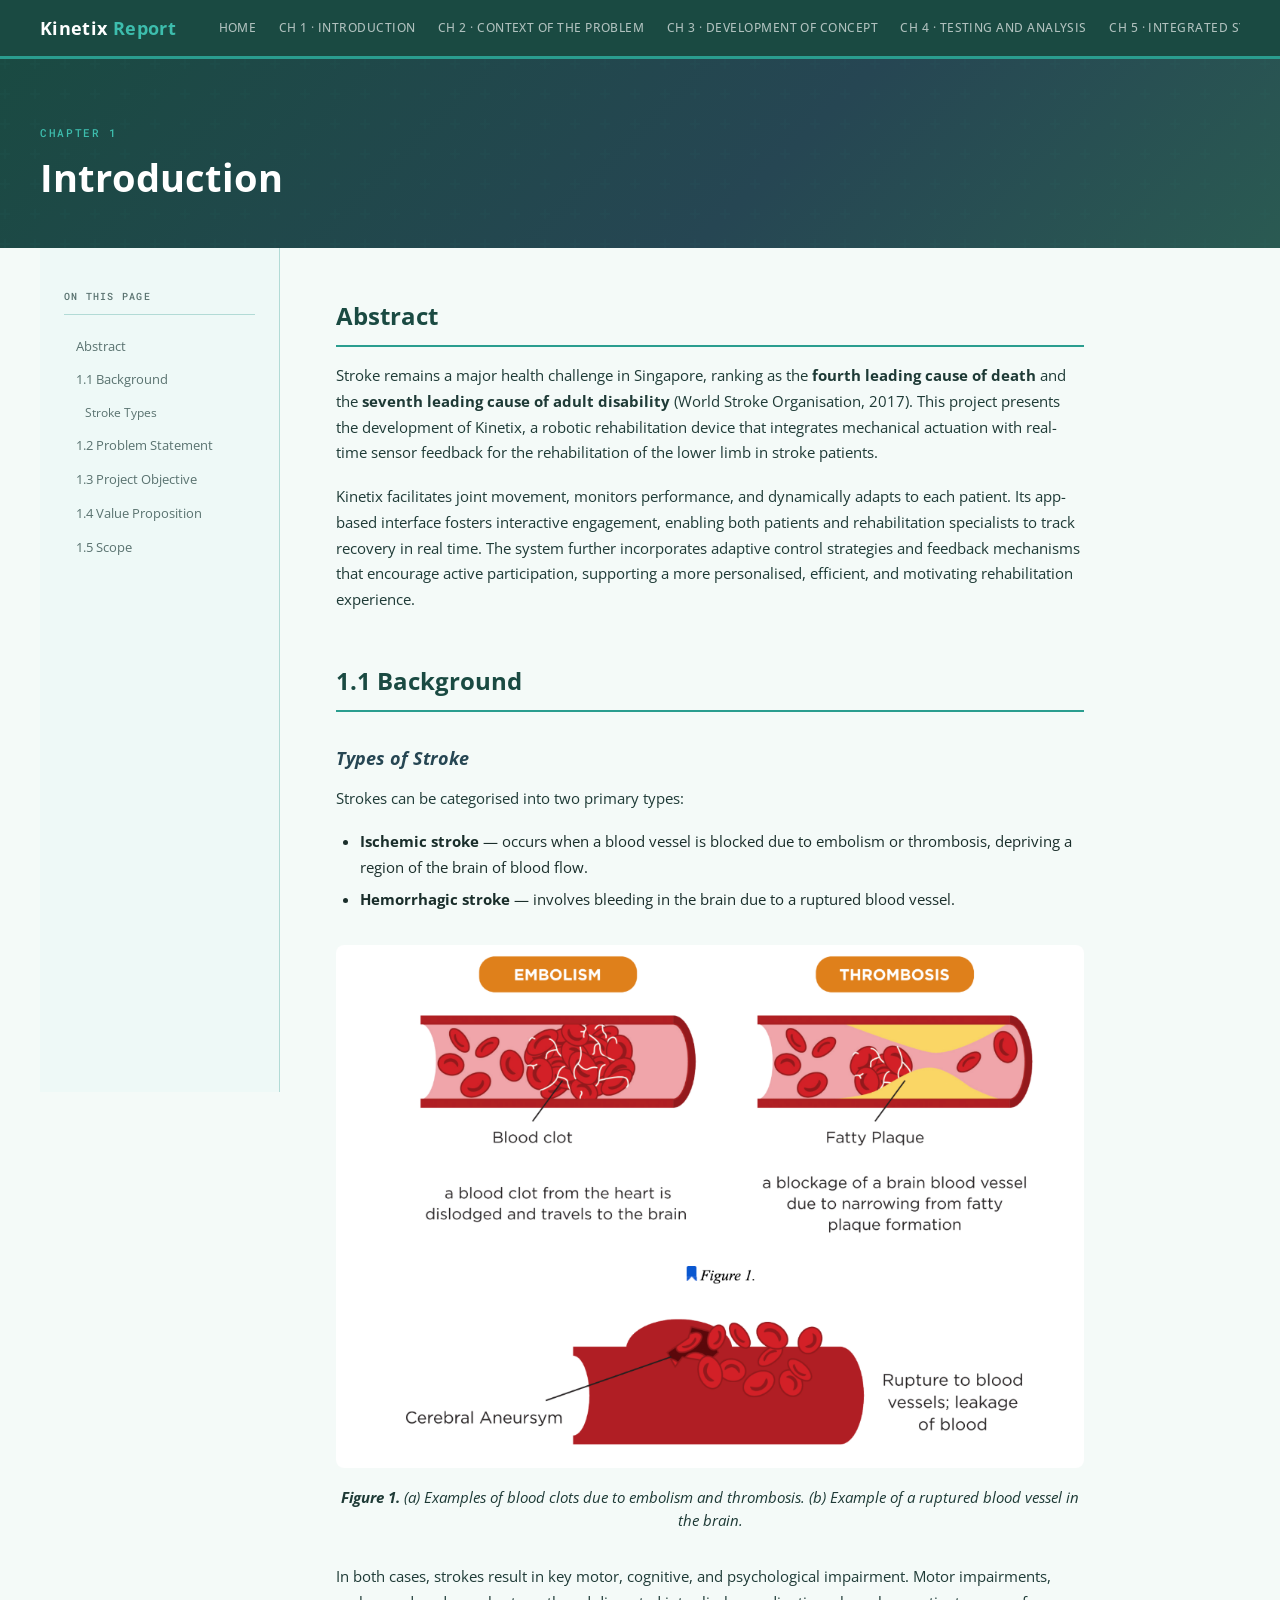
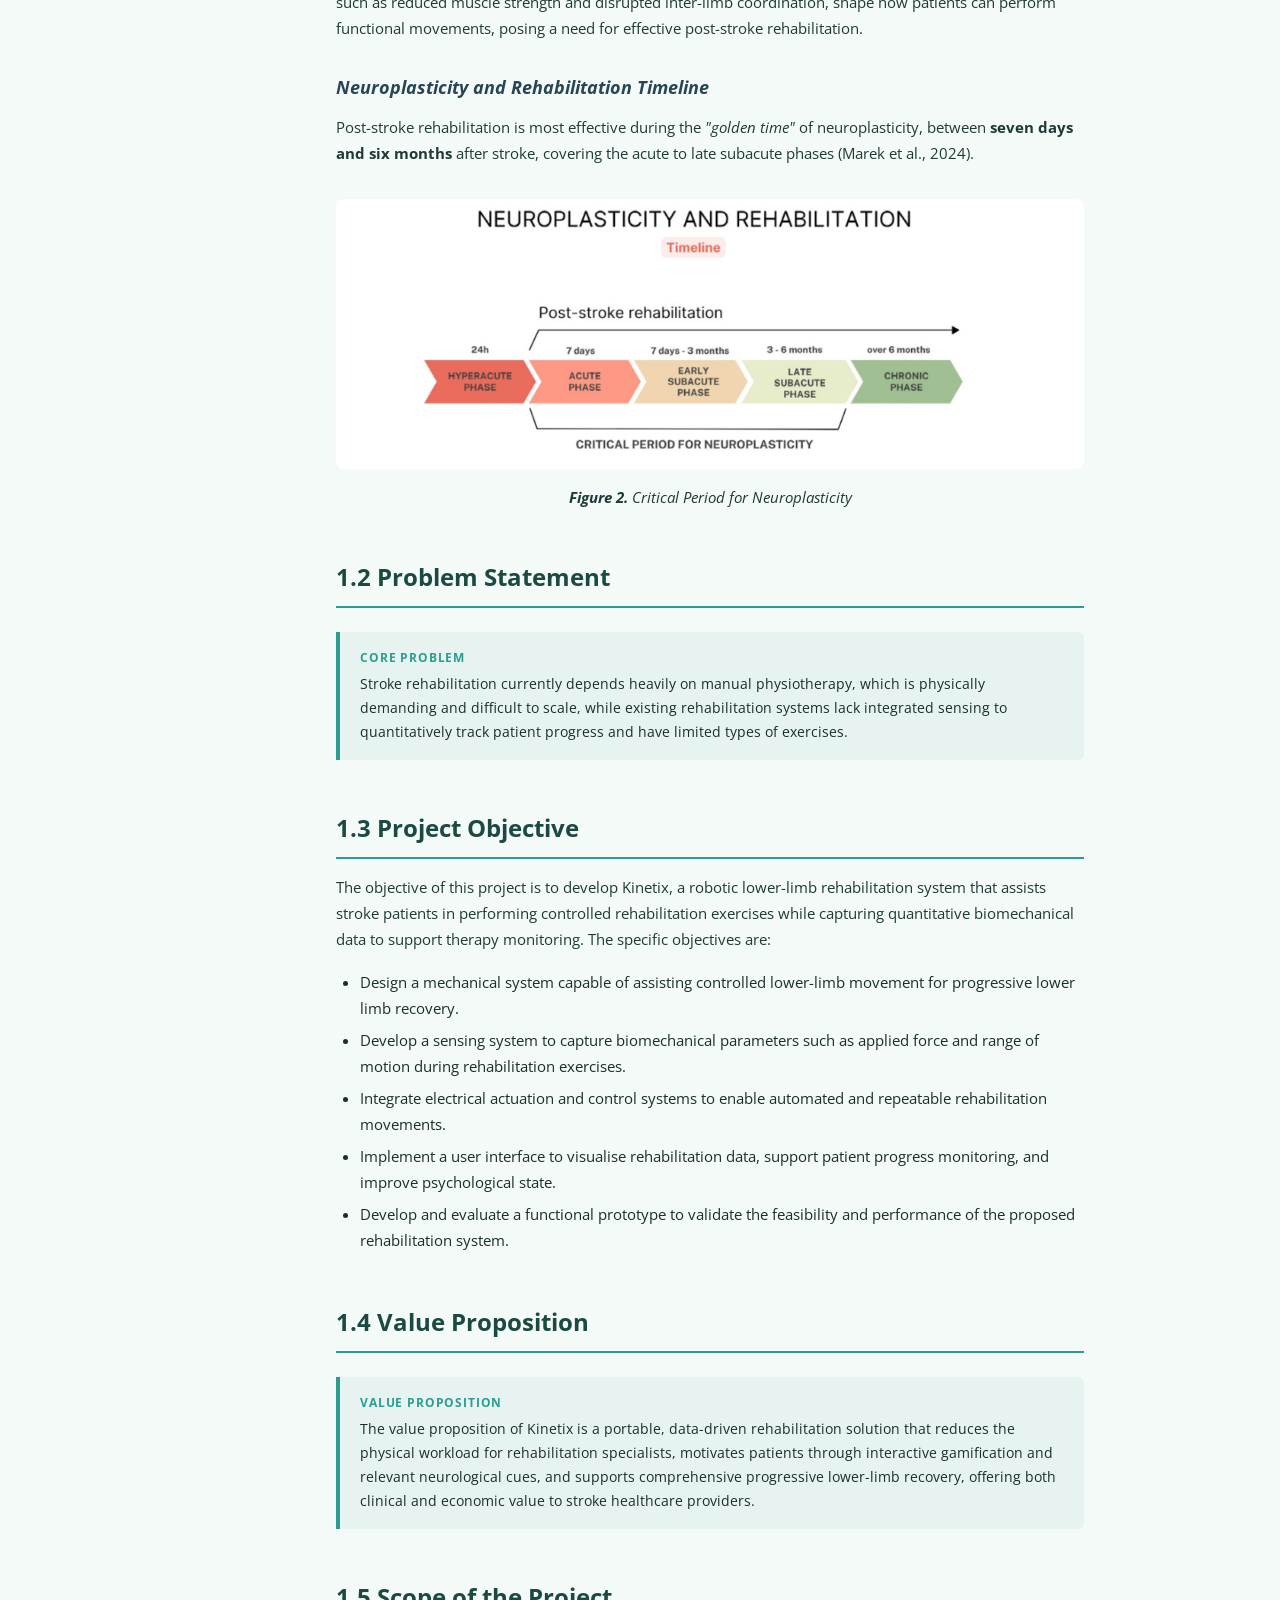
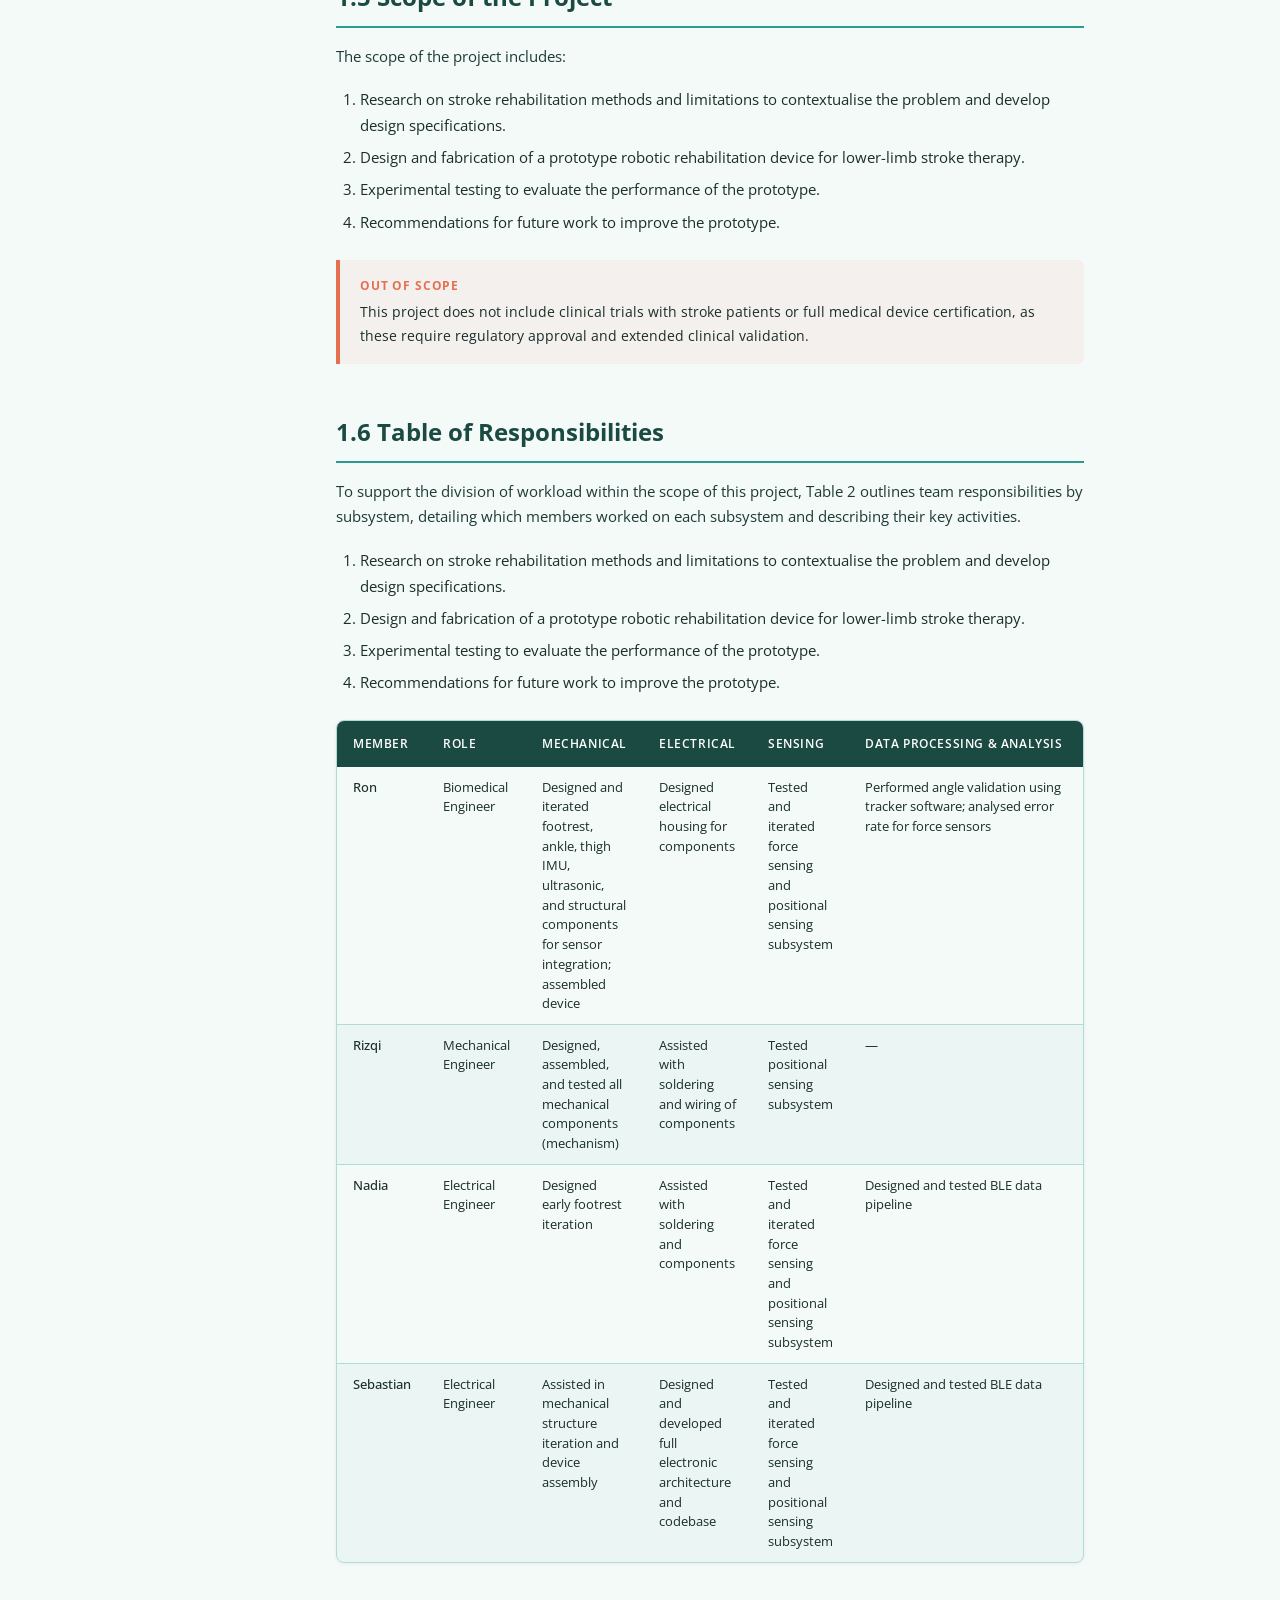
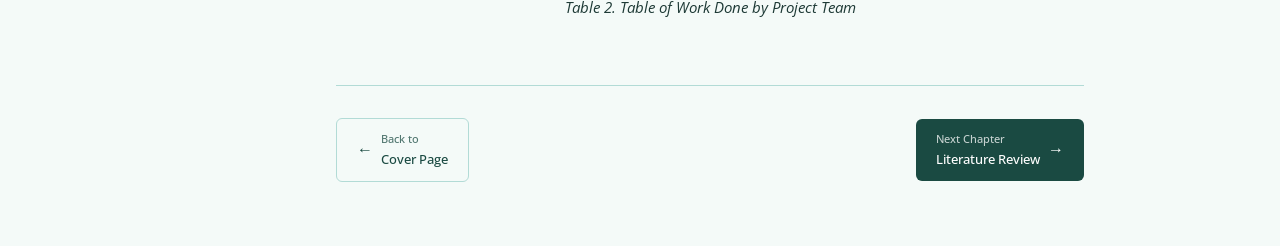
==== commit 5e1784f2: "Fix nav" ====
--- a/chapter1.html
+++ b/chapter1.html
@@ -14,11 +14,11 @@
       <nav class="chapter-nav">
         <a href="index.html">Home</a>
         <a href="chapter1.html">Ch 1 · Introduction</a>
-        <a href="chapter2.html">Ch 2 · Literature Review</a>
-        <a href="chapter3.html">Ch 3 · Concept Dev.</a>
-        <a href="chapter5.html">Ch 5 · System Overview</a>
-        <a href="chapter6.html">Ch 6 · Testing</a>
-        <a href="chapter7.html">Ch 7 · Conclusion</a>
+        <a href="chapter2.html">Ch 2 · Context of the Problem</a>
+        <a href="chapter3.html">Ch 3 · Development of Concept</a>
+        <a href="chapter4.html">Ch 4 · Testing and Analysis</a>
+        <a href="chapter5.html">Ch 5 · Integrated System Tests</a>
+        <a href="chapter6.html">Ch 6 · Conclusion</a>
       </nav>
     </div>
   </header>
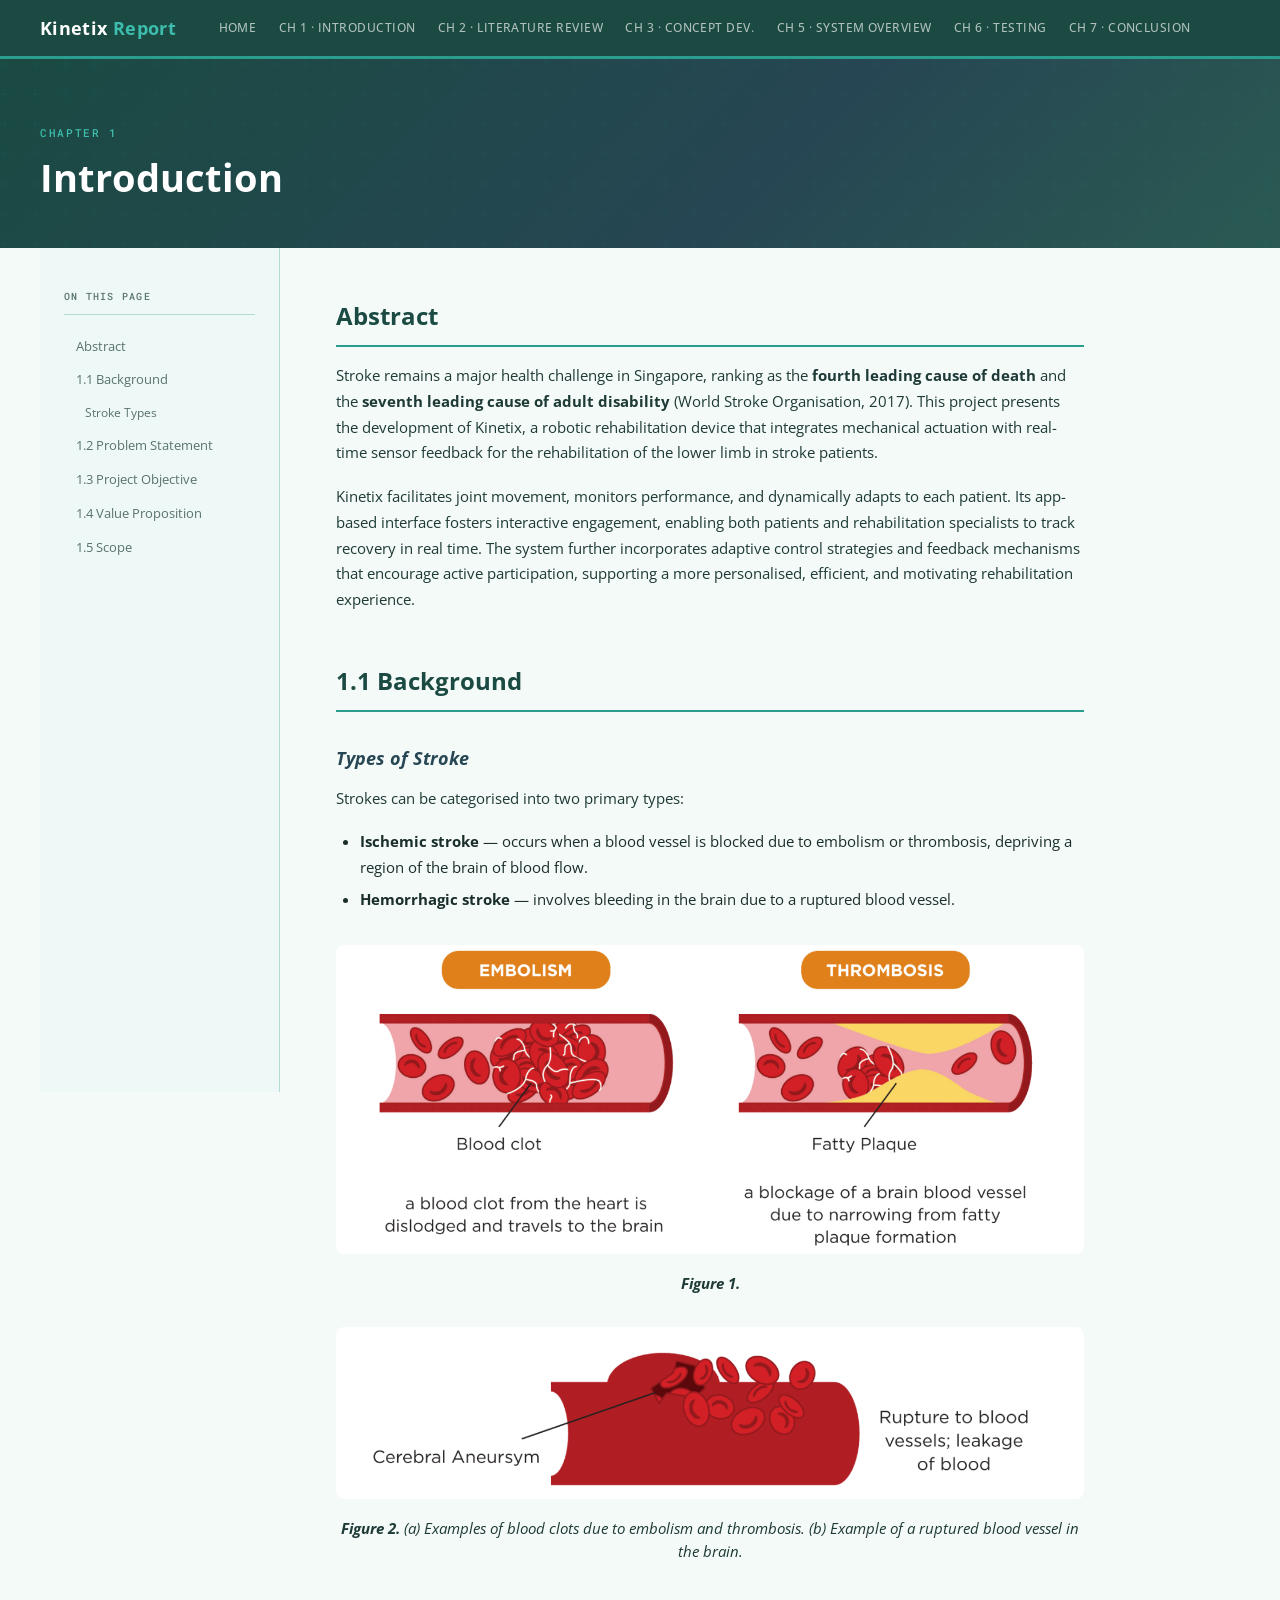
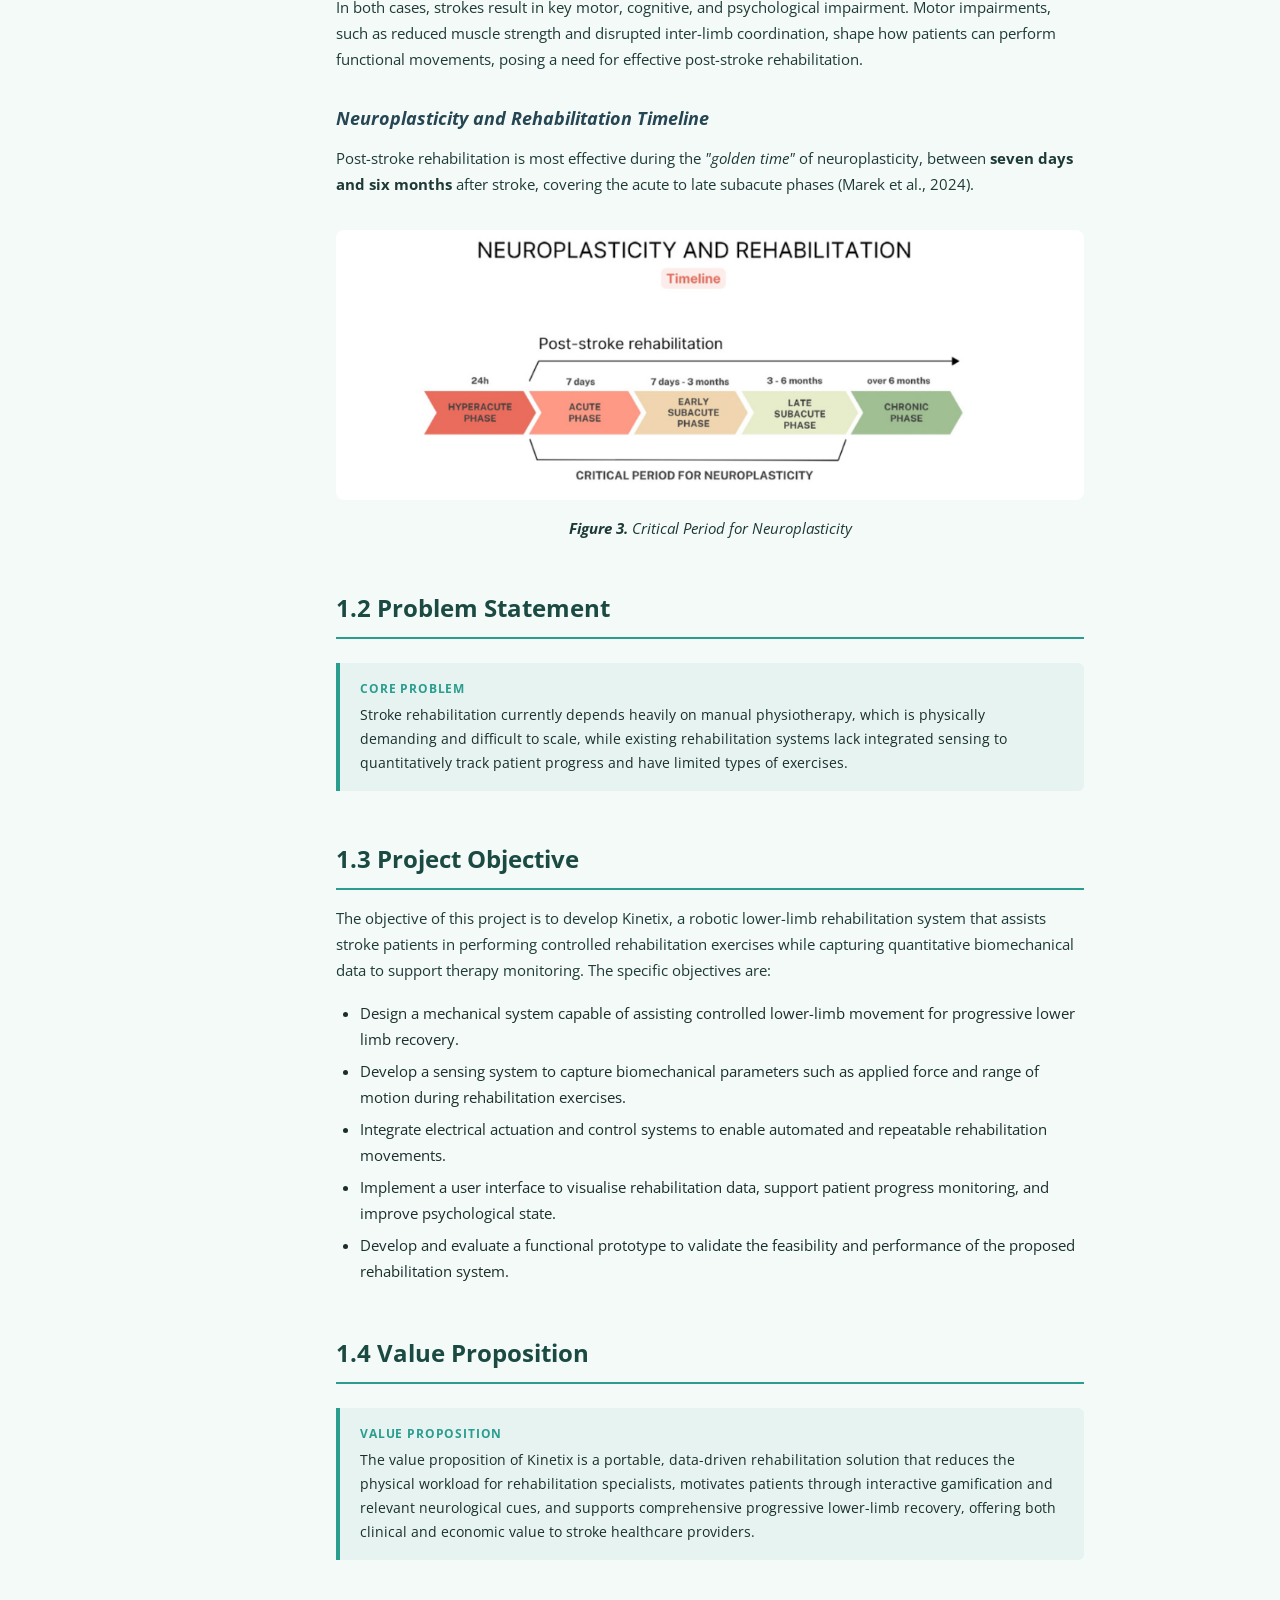
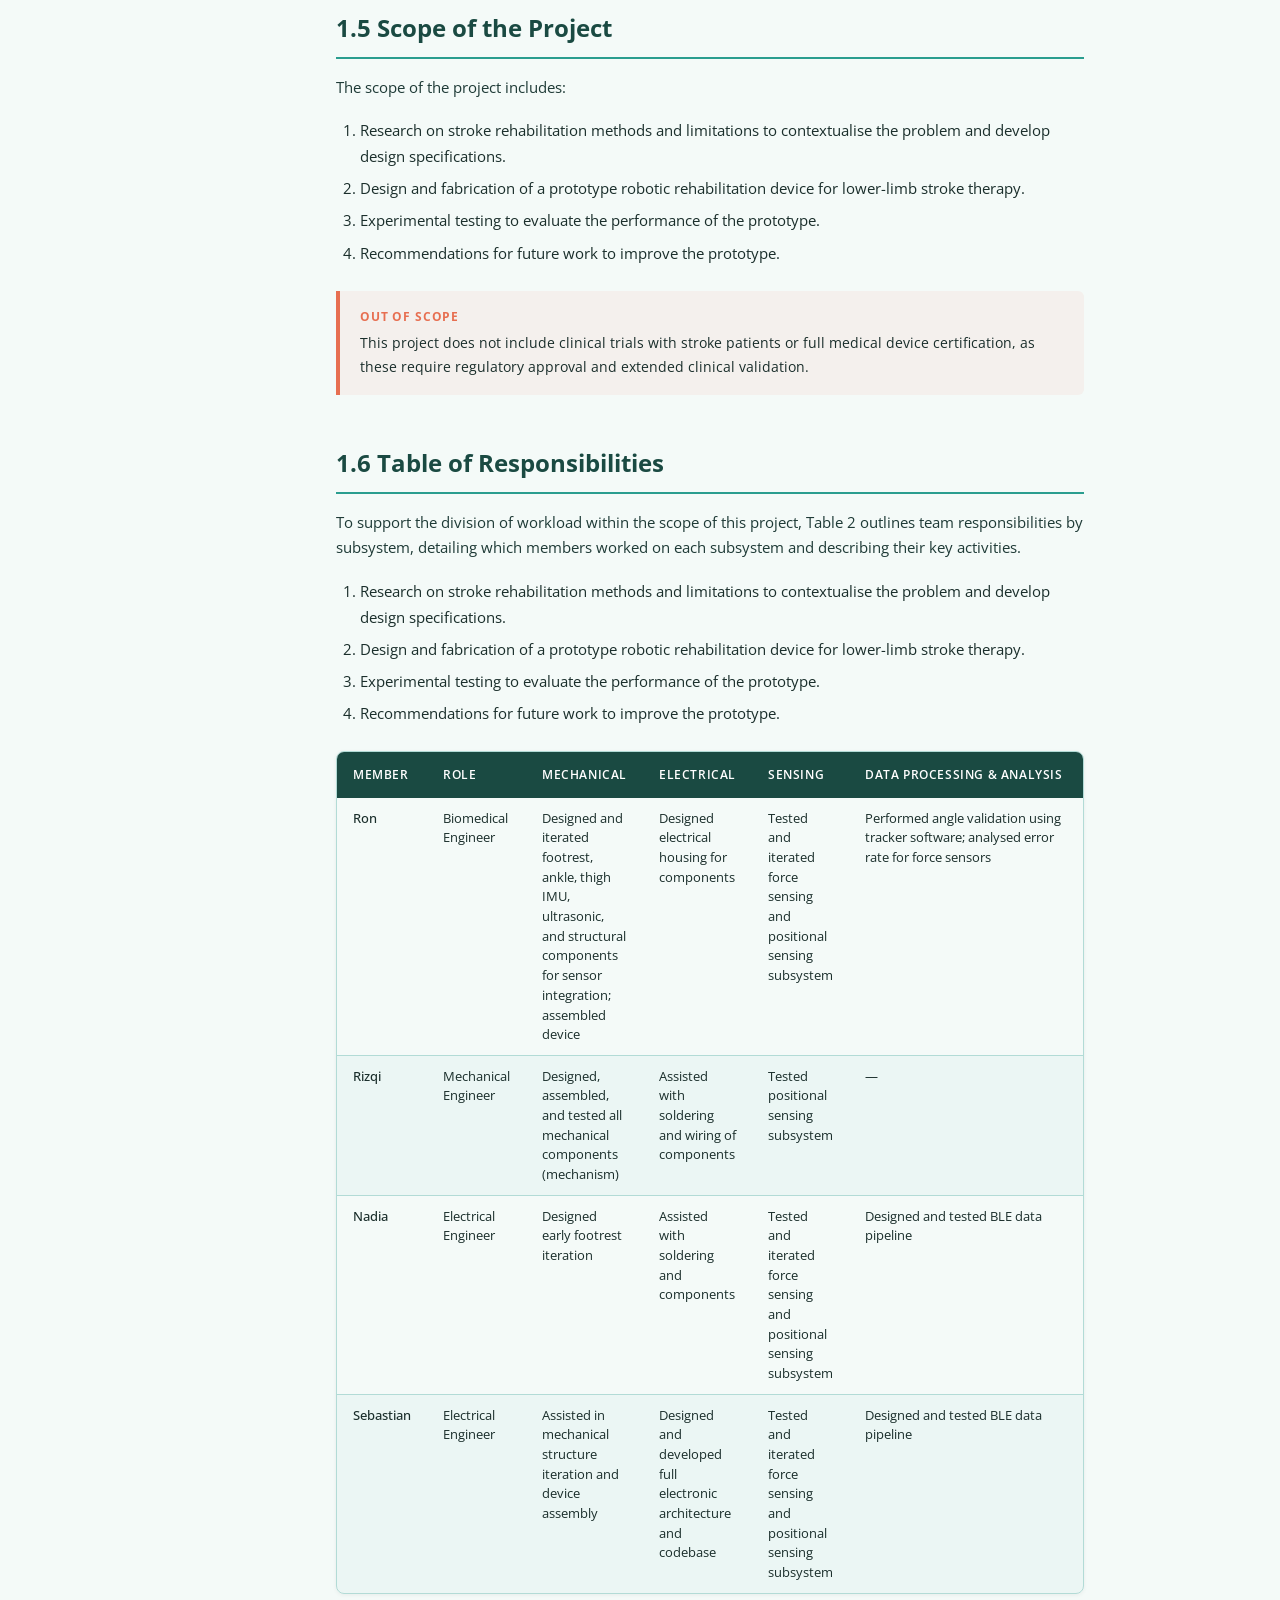
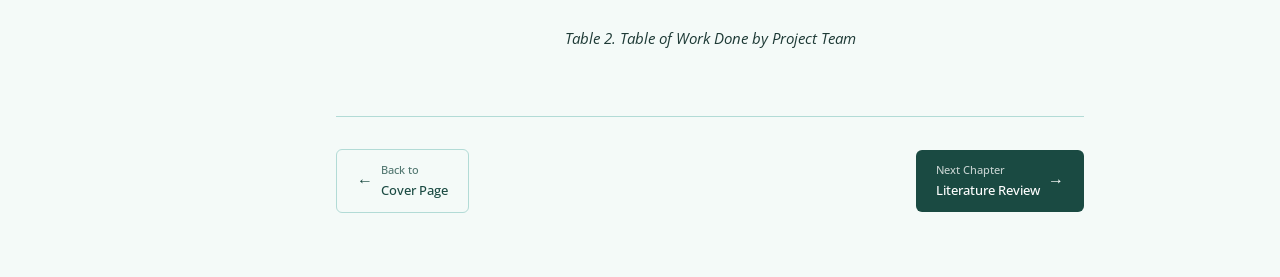
==== commit c1a09e59: "Add chapter-1" ====
--- a/chapter1.html
+++ b/chapter1.html
@@ -14,11 +14,11 @@
       <nav class="chapter-nav">
         <a href="index.html">Home</a>
         <a href="chapter1.html">Ch 1 · Introduction</a>
-        <a href="chapter2.html">Ch 2 · Context of the Problem</a>
-        <a href="chapter3.html">Ch 3 · Development of Concept</a>
-        <a href="chapter4.html">Ch 4 · Testing and Analysis</a>
-        <a href="chapter5.html">Ch 5 · Integrated System Tests</a>
-        <a href="chapter6.html">Ch 6 · Conclusion</a>
+        <a href="chapter2.html">Ch 2 · Literature Review</a>
+        <a href="chapter3.html">Ch 3 · Concept Dev.</a>
+        <a href="chapter5.html">Ch 5 · System Overview</a>
+        <a href="chapter6.html">Ch 6 · Testing</a>
+        <a href="chapter7.html">Ch 7 · Conclusion</a>
       </nav>
     </div>
   </header>
@@ -60,7 +60,11 @@
 
     <div class="figure">
       <img src="images/fig1.png" alt="(a) Examples of blood clots due to embolism and thrombosis. (b) Example of a ruptured blood vessel in the brain." style="width: 100%; border-radius: 8px;">
-      <p class="figure-caption"><strong>Figure 1.</strong> (a) Examples of blood clots due to embolism and thrombosis. (b) Example of a ruptured blood vessel in the brain.</p>
+      <p class="figure-caption"><strong>Figure 1.</strong> 
+    </div>
+    <div class="figure">
+      <img src="images/fig2.png" alt="(a) Examples of blood clots due to embolism and thrombosis. (b) Example of a ruptured blood vessel in the brain." style="width: 100%; border-radius: 8px;">
+      <p class="figure-caption"><strong>Figure 2.</strong> (a) Examples of blood clots due to embolism and thrombosis. (b) Example of a ruptured blood vessel in the brain.</p>
     </div>
 
     <p>In both cases, strokes result in key motor, cognitive, and psychological impairment. Motor impairments, such as reduced muscle strength and disrupted inter-limb coordination, shape how patients can perform functional movements, posing a need for effective post-stroke rehabilitation.</p>
@@ -69,8 +73,8 @@
     <p>Post-stroke rehabilitation is most effective during the <em>"golden time"</em> of neuroplasticity, between <strong>seven days and six months</strong> after stroke, covering the acute to late subacute phases (Marek et al., 2024).</p>
 
     <div class="figure">
-      <img src="images/fig2.png" alt="Post-Stroke Rehab Timeline" style="width: 100%; border-radius: 8px;">
-      <p class="figure-caption"><strong>Figure 2.</strong> Critical Period for Neuroplasticity</p>
+      <img src="images/fig3.png" alt="Post-Stroke Rehab Timeline" style="width: 100%; border-radius: 8px;">
+      <p class="figure-caption"><strong>Figure 3.</strong> Critical Period for Neuroplasticity</p>
     </div>
 
     <h2 id="problem">1.2 Problem Statement</h2>
--- a/style.css
+++ b/style.css
@@ -637,4 +637,14 @@
   .chapter-nav { display: none; }
   .cover-meta { gap: 1.5rem; }
   .chapter-grid { grid-template-columns: 1fr 1fr; }
+}
+
+.pass {
+  color: green;
+  font-weight: 600;
+}
+
+.fail {
+  color: red;
+  font-weight: 600;
 }
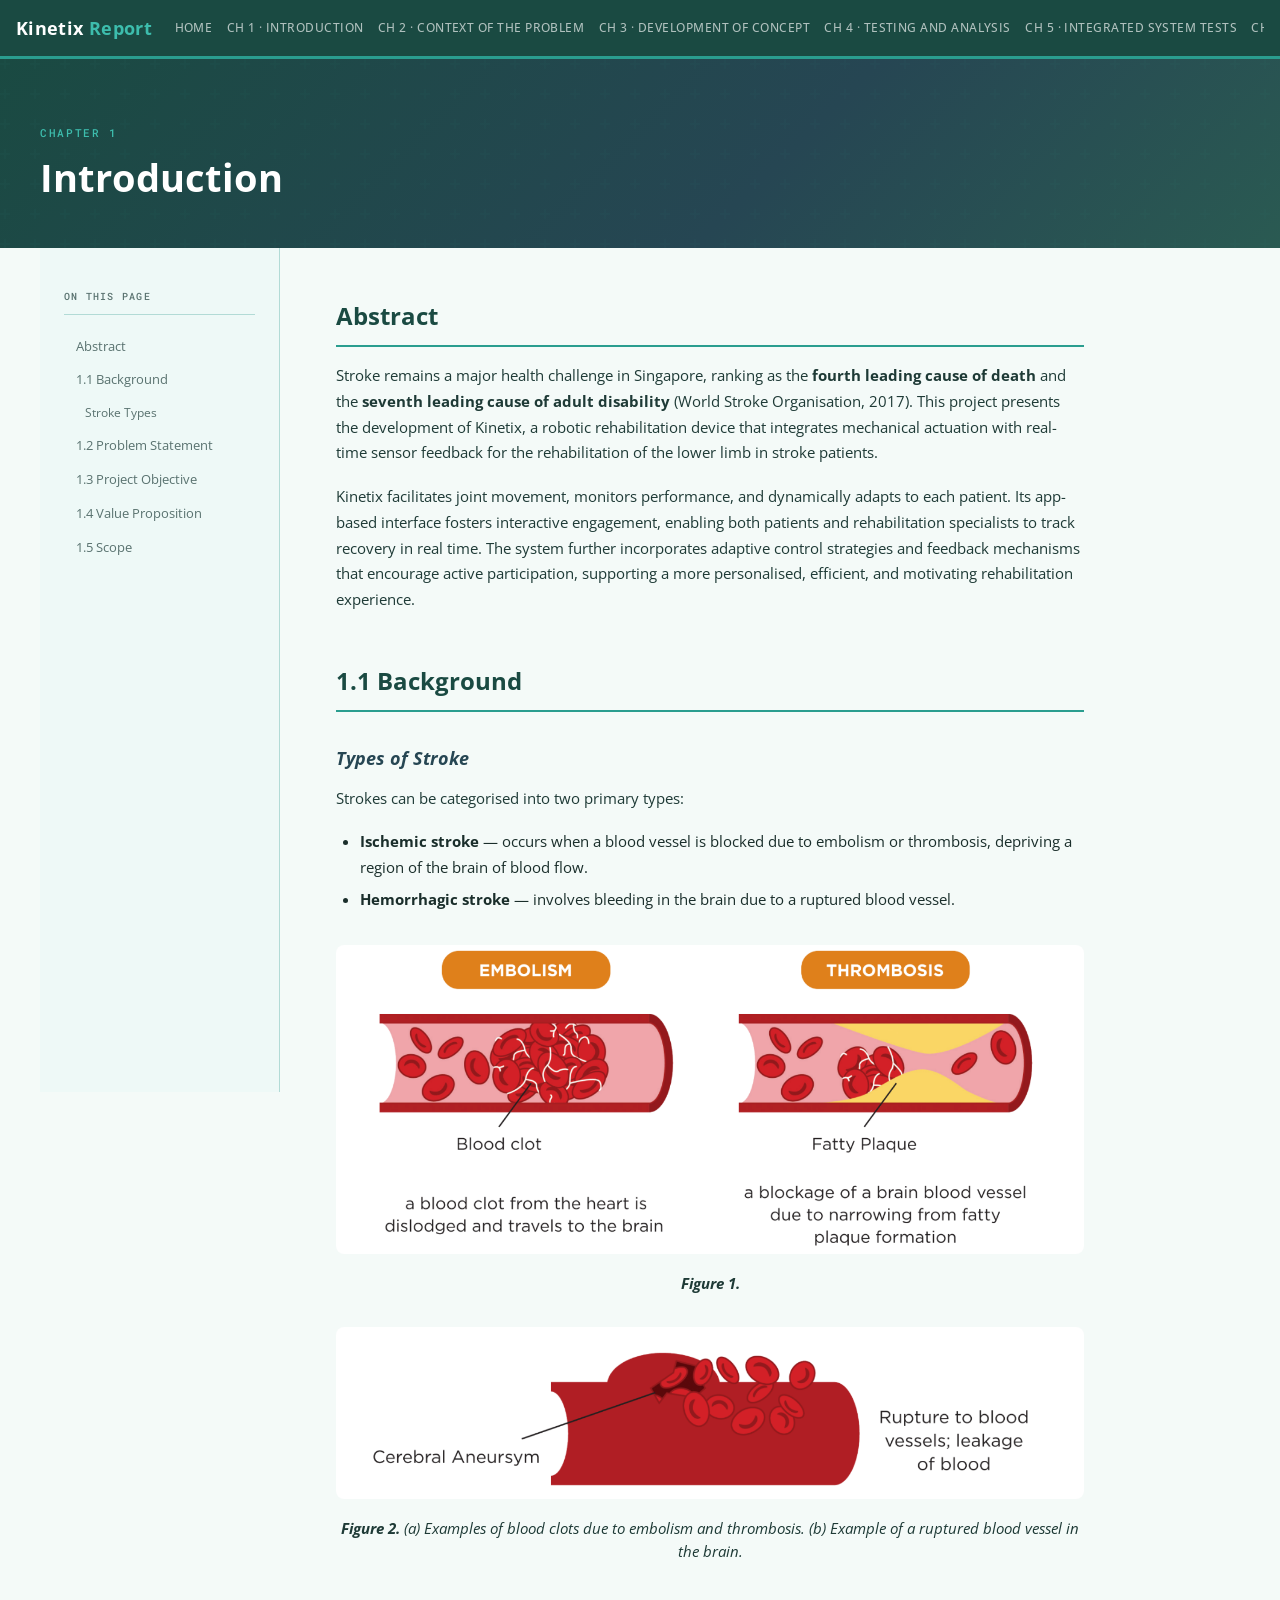
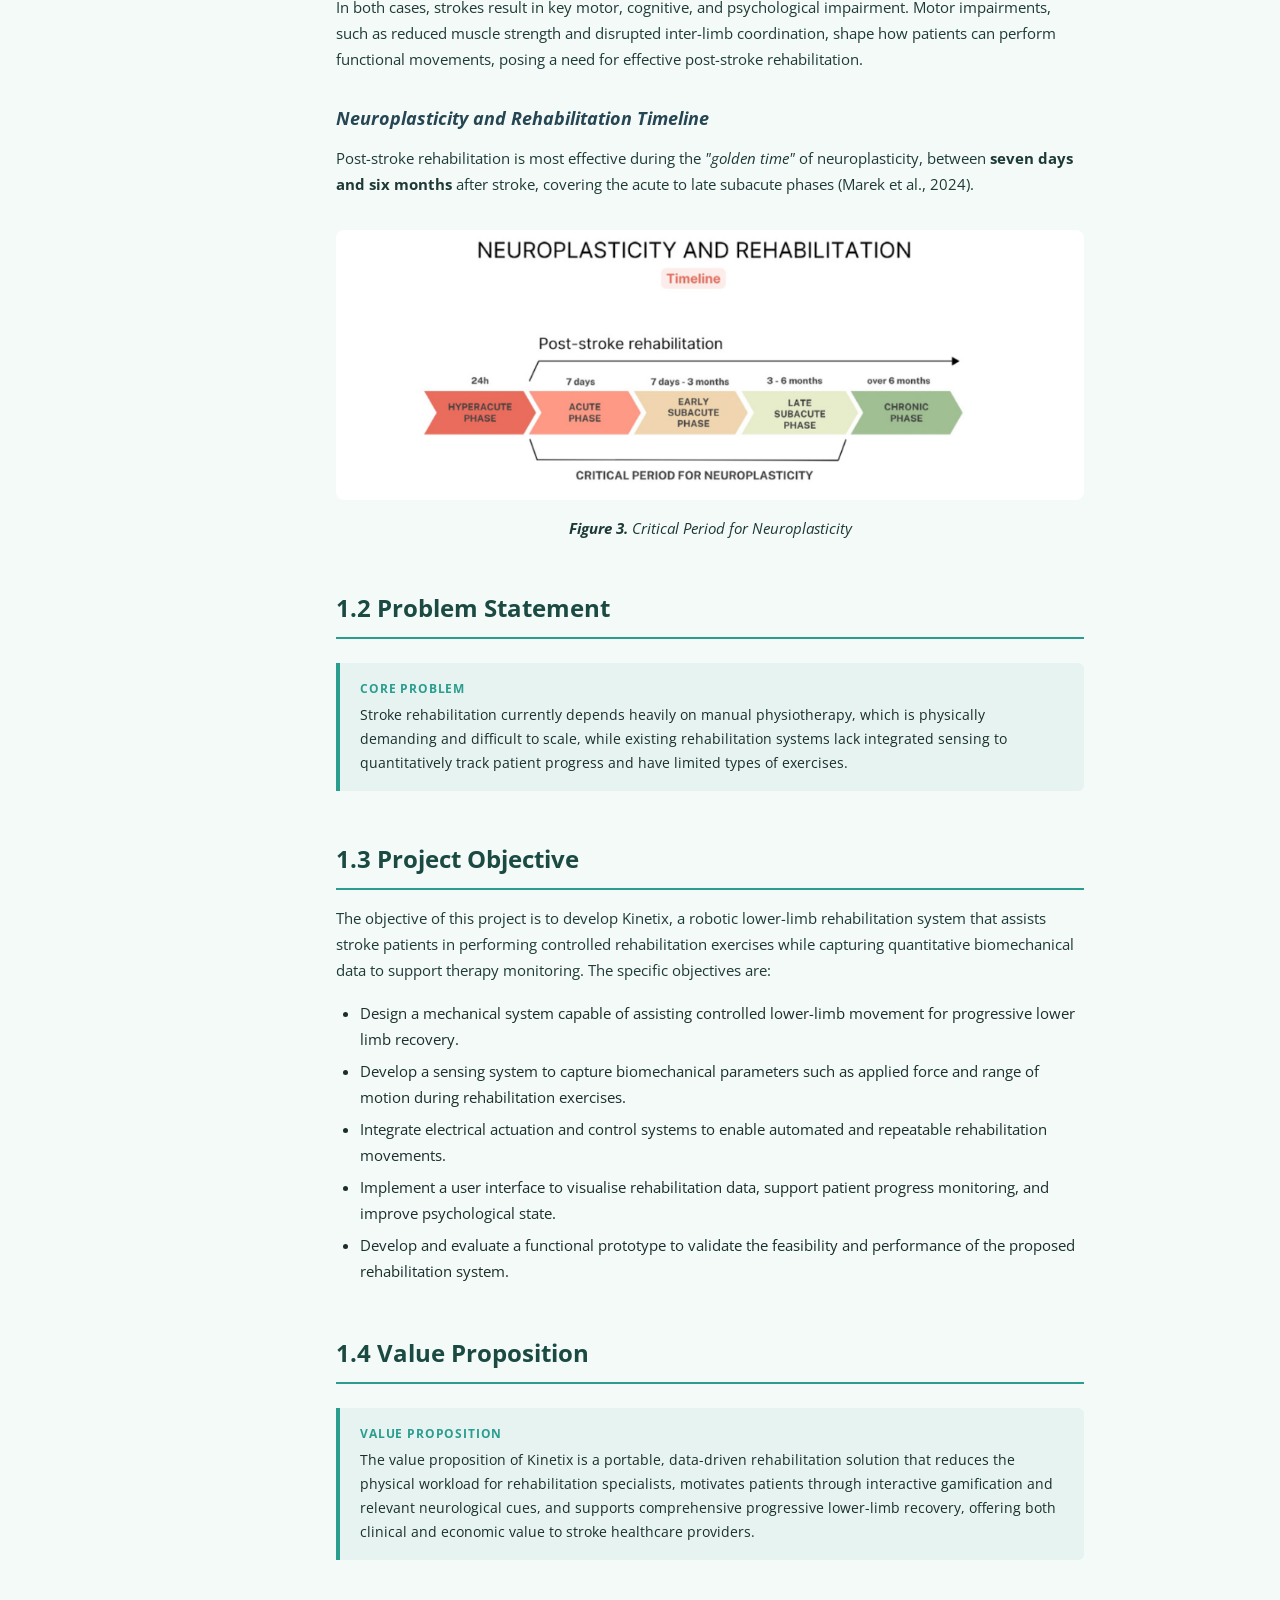
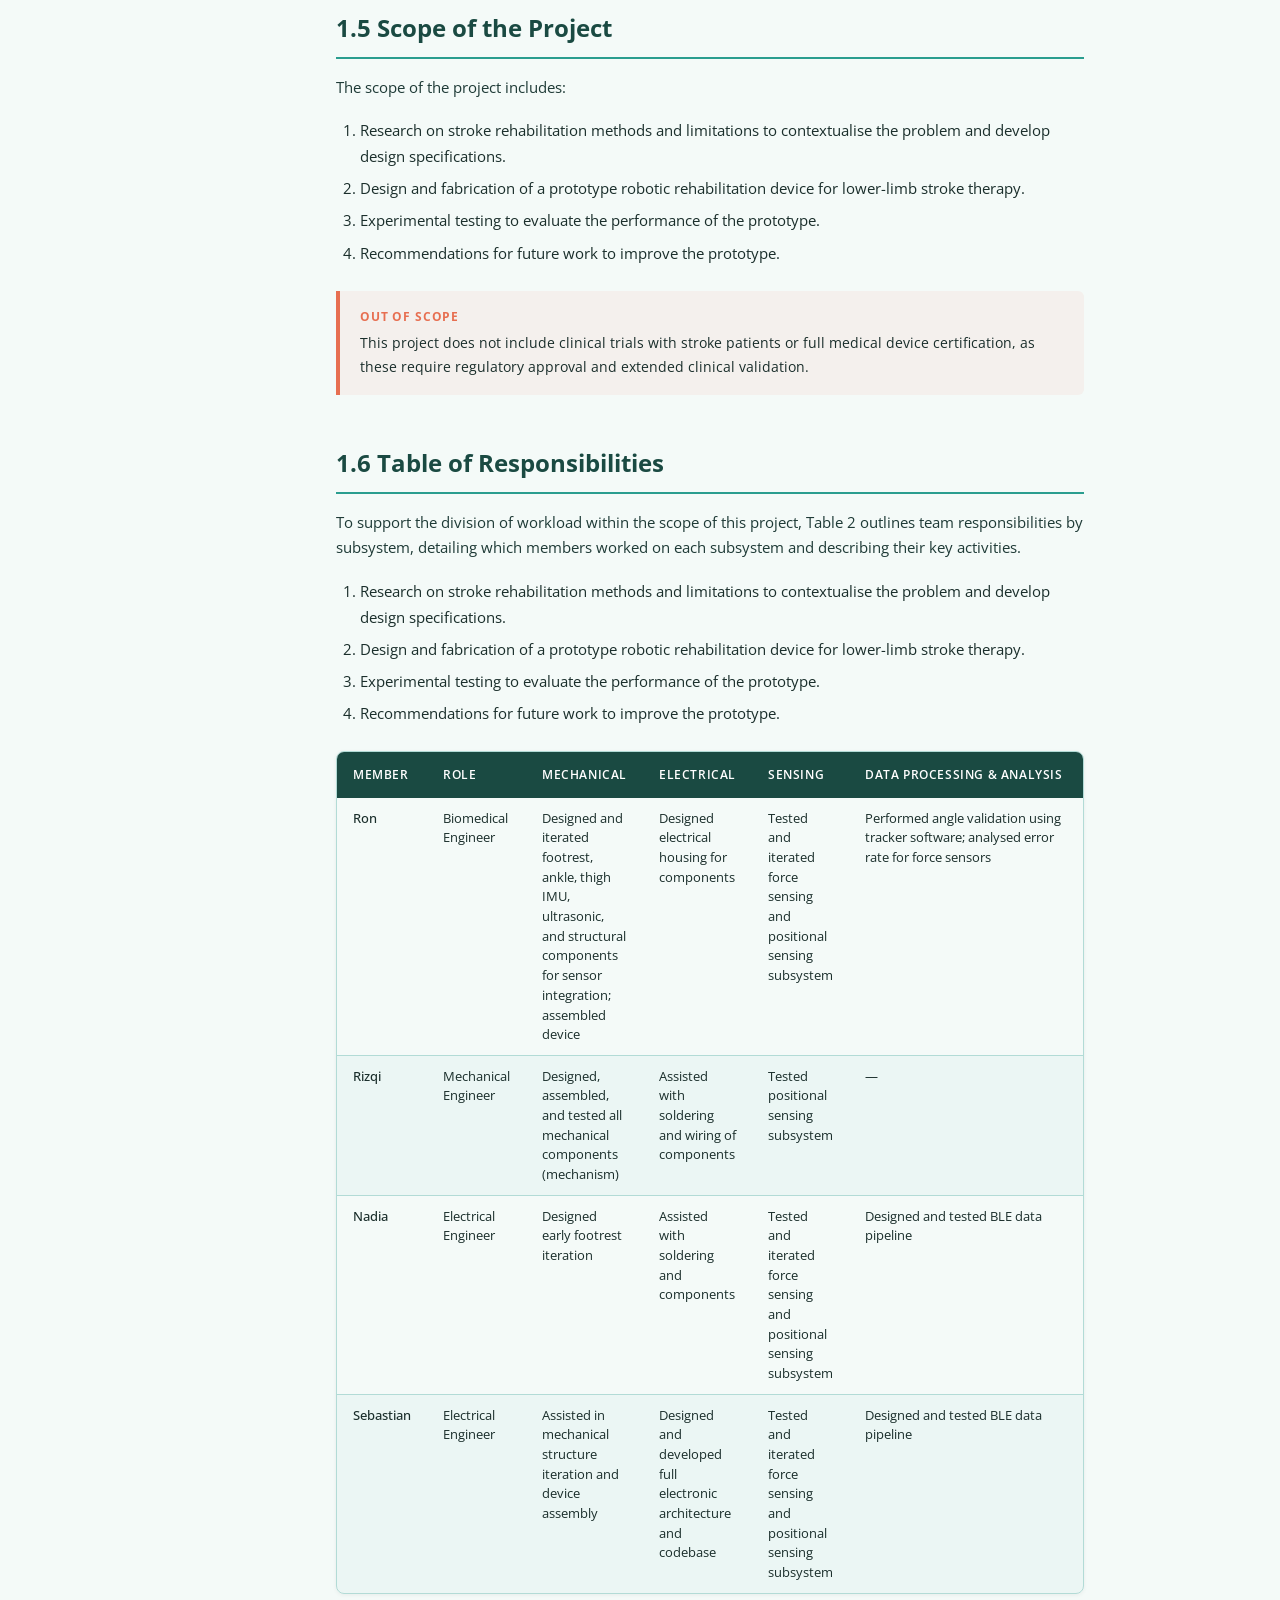
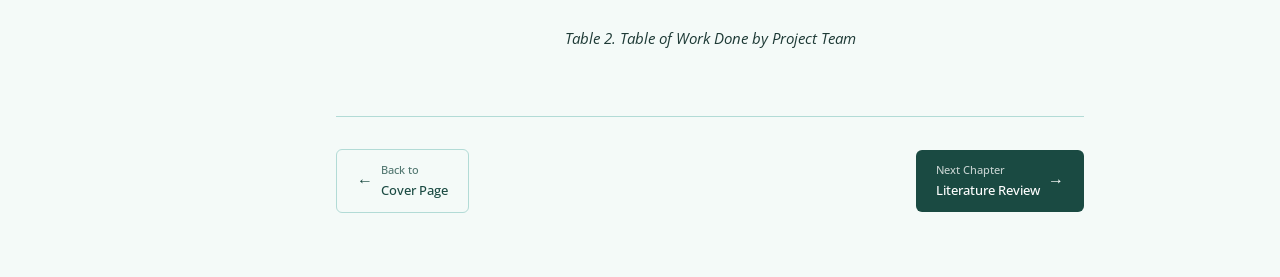
==== commit b3e3bd04: "Resolve merge conflict for images" ====
--- a/chapter1.html
+++ b/chapter1.html
@@ -14,12 +14,13 @@
       <nav class="chapter-nav">
         <a href="index.html">Home</a>
         <a href="chapter1.html">Ch 1 · Introduction</a>
-        <a href="chapter2.html">Ch 2 · Literature Review</a>
-        <a href="chapter3.html">Ch 3 · Concept Dev.</a>
-        <a href="chapter5.html">Ch 5 · System Overview</a>
-        <a href="chapter6.html">Ch 6 · Testing</a>
-        <a href="chapter7.html">Ch 7 · Conclusion</a>
-      </nav>
+        <a href="chapter2.html">Ch 2 · Context of the Problem</a>
+        <a href="chapter3.html">Ch 3 · Development of Concept</a>
+        <a href="chapter4.html">Ch 4 · Testing and Analysis</a>
+        <a href="chapter5.html">Ch 5 · Integrated System Tests</a>
+        <a href="chapter6.html">Ch 6 · Conclusion</a>
+        <a href="chapter7.html">Ch 7 · References</a>
+        <a href="chapter8.html">Ch 8 · Appendix</a></nav>
     </div>
   </header>
 
--- a/style.css
+++ b/style.css
@@ -35,15 +35,15 @@
   z-index: 100;
   background: var(--navy);
   border-bottom: 3px solid var(--teal);
-  padding: 0 2rem;
+  padding: 0 1rem;
 }
 
 .header-inner {
-  max-width: 1200px;
+  max-width: 1500px;
   margin: 0 auto;
   display: flex;
   align-items: center;
-  gap: 2rem;
+  gap: 1rem;
   height: 56px;
 }
 
@@ -54,6 +54,7 @@
   color: #fff;
   text-decoration: none;
   white-space: nowrap;
+  flex-shrink: 0;
   letter-spacing: 0.02em;
 }
 
@@ -66,6 +67,10 @@
   overflow-x: auto;
   scrollbar-width: none;
   flex: 1;
+}
+
+.chapter-nav::-webkit-scrollbar {
+  display: none;
 }
 
 .chapter-nav a {
@@ -74,7 +79,7 @@
   color: rgba(255,255,255,0.65);
   text-decoration: none;
   white-space: nowrap;
-  padding: 0.3rem 0.65rem;
+  padding: 0.25rem 0.4rem;
   border-radius: 4px;
   transition: all 0.18s;
   letter-spacing: 0.04em;
@@ -637,14 +642,4 @@
   .chapter-nav { display: none; }
   .cover-meta { gap: 1.5rem; }
   .chapter-grid { grid-template-columns: 1fr 1fr; }
-}
-
-.pass {
-  color: green;
-  font-weight: 600;
-}
-
-.fail {
-  color: red;
-  font-weight: 600;
 }
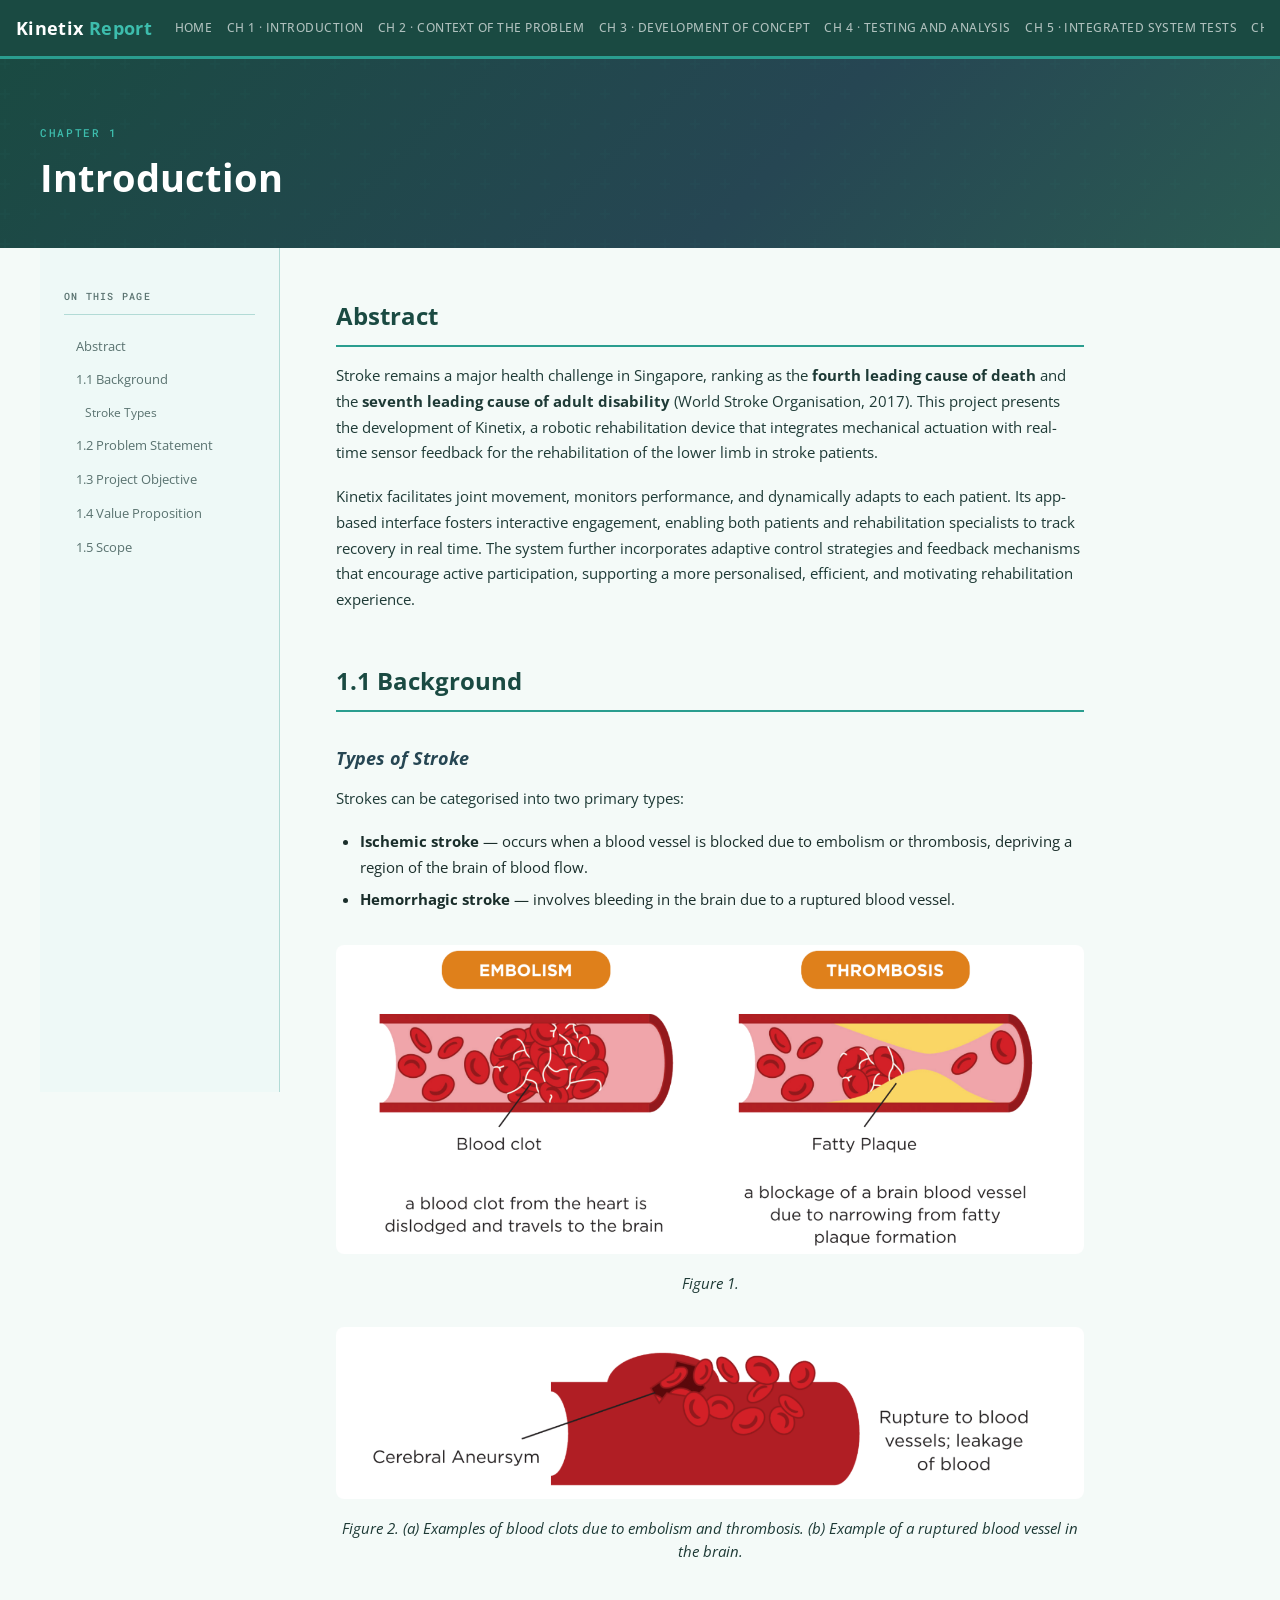
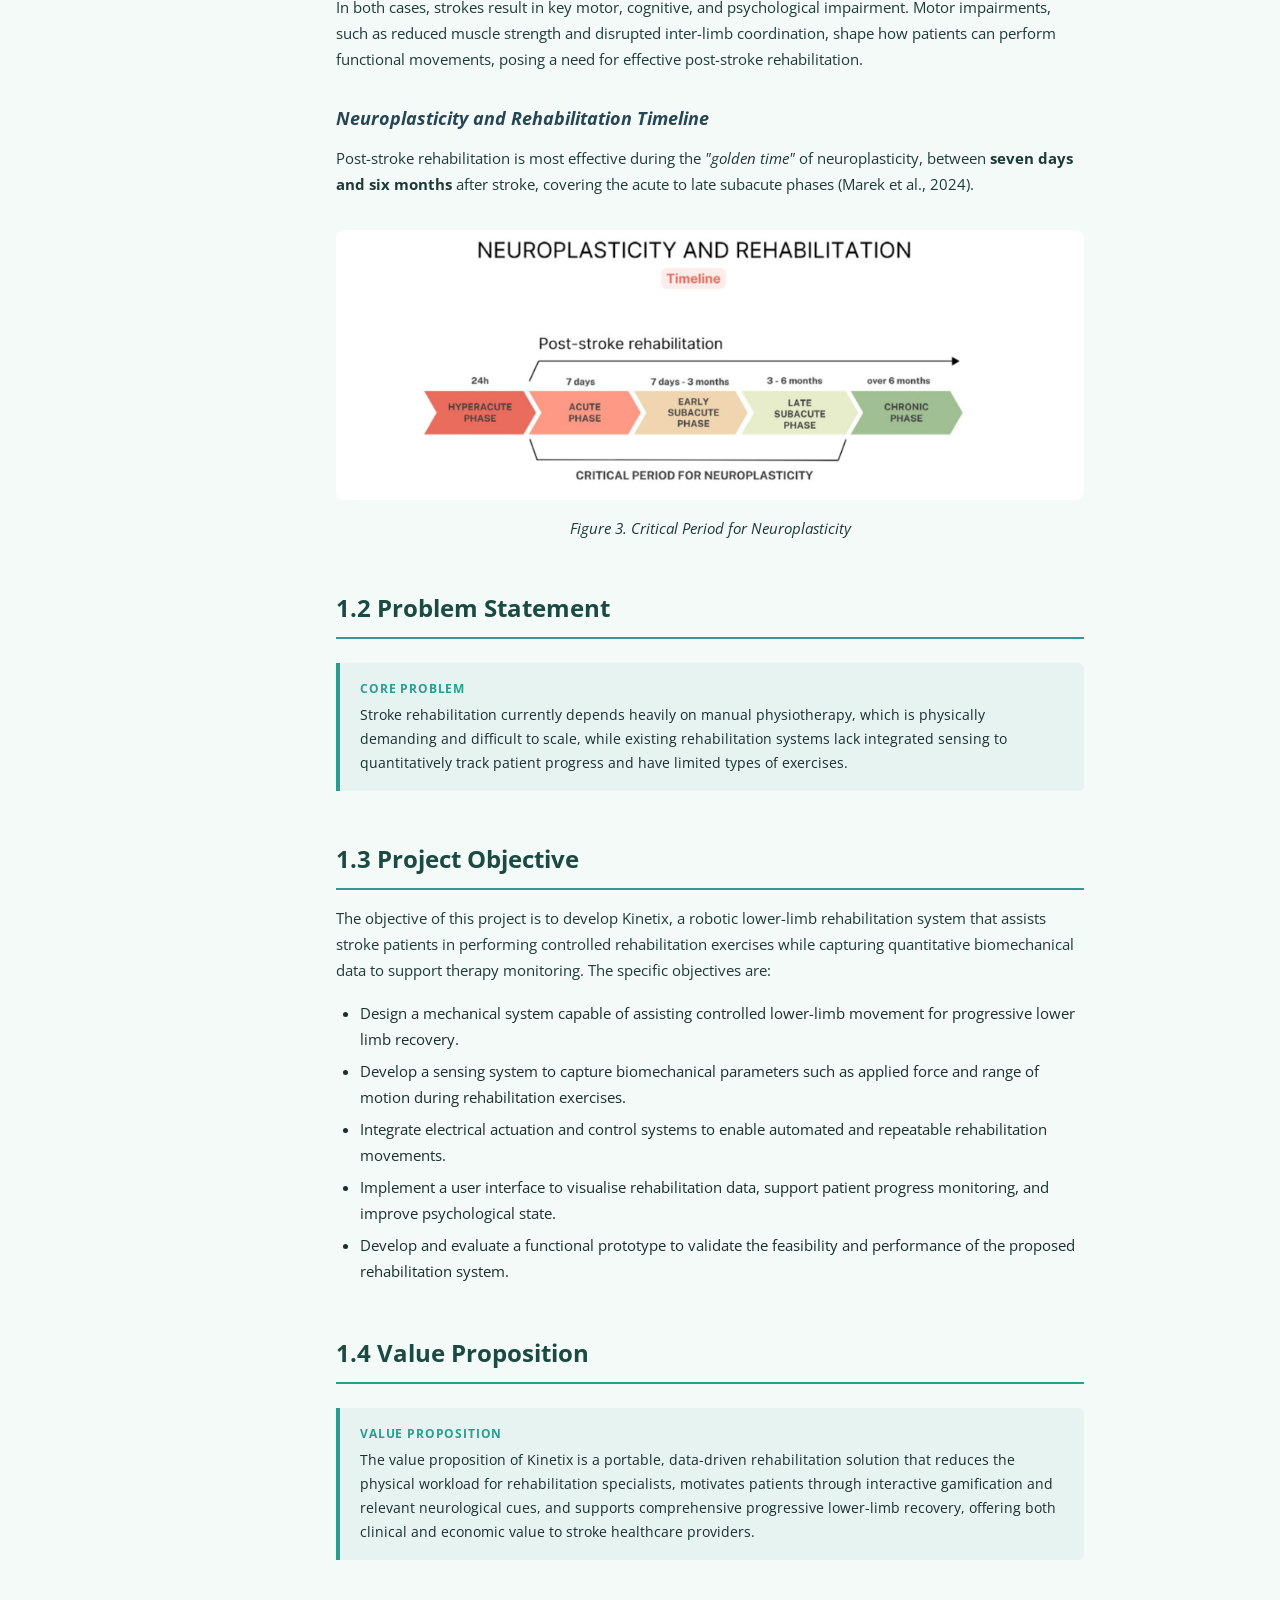
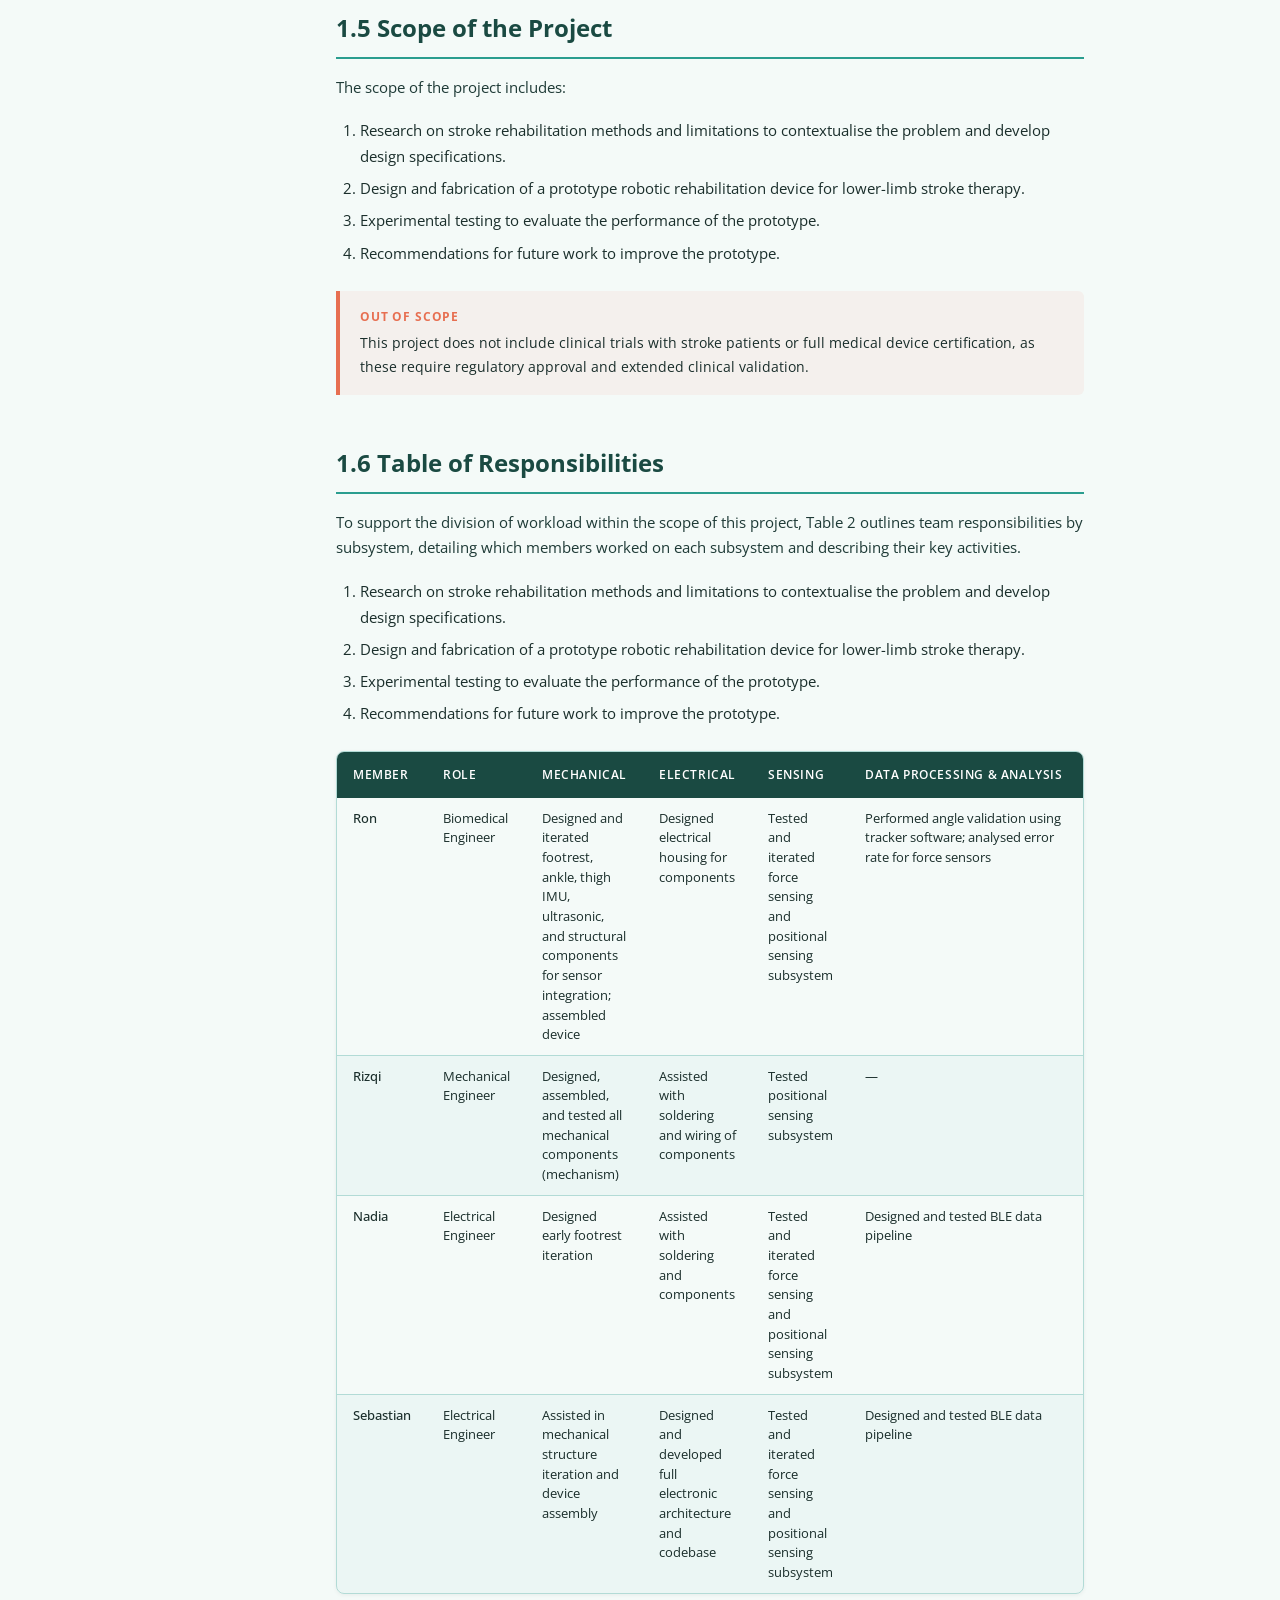
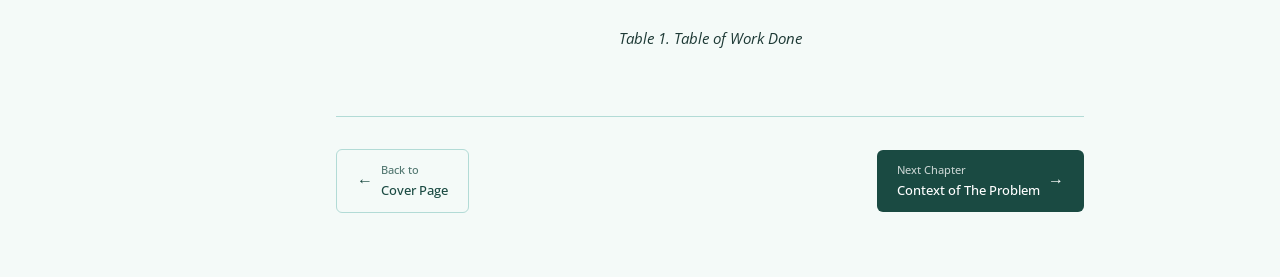
==== commit 683eec19: "Conduct hot fix" ====
--- a/chapter1.html
+++ b/chapter1.html
@@ -61,11 +61,11 @@
 
     <div class="figure">
       <img src="images/fig1.png" alt="(a) Examples of blood clots due to embolism and thrombosis. (b) Example of a ruptured blood vessel in the brain." style="width: 100%; border-radius: 8px;">
-      <p class="figure-caption"><strong>Figure 1.</strong> 
+      <p class="figure-caption">Figure 1.</p>
     </div>
     <div class="figure">
       <img src="images/fig2.png" alt="(a) Examples of blood clots due to embolism and thrombosis. (b) Example of a ruptured blood vessel in the brain." style="width: 100%; border-radius: 8px;">
-      <p class="figure-caption"><strong>Figure 2.</strong> (a) Examples of blood clots due to embolism and thrombosis. (b) Example of a ruptured blood vessel in the brain.</p>
+      <p class="figure-caption">Figure 2. (a) Examples of blood clots due to embolism and thrombosis. (b) Example of a ruptured blood vessel in the brain.</p>
     </div>
 
     <p>In both cases, strokes result in key motor, cognitive, and psychological impairment. Motor impairments, such as reduced muscle strength and disrupted inter-limb coordination, shape how patients can perform functional movements, posing a need for effective post-stroke rehabilitation.</p>
@@ -75,7 +75,7 @@
 
     <div class="figure">
       <img src="images/fig3.png" alt="Post-Stroke Rehab Timeline" style="width: 100%; border-radius: 8px;">
-      <p class="figure-caption"><strong>Figure 3.</strong> Critical Period for Neuroplasticity</p>
+      <p class="figure-caption">Figure 3. Critical Period for Neuroplasticity</p>
     </div>
 
     <h2 id="problem">1.2 Problem Statement</h2>
@@ -176,7 +176,7 @@
         </tbody>
       </table>
     </div>
-    <p class="table-caption">Table 2. Table of Work Done by Project Team</p>
+    <p class="table-caption">Table 1. Table of Work Done</p>
     
     <nav class="chapter-nav-footer">
       <a href="index.html" class="nav-btn ghost">
@@ -189,7 +189,7 @@
       <a href="chapter2.html" class="nav-btn">
         <span>
           <span class="label">Next Chapter</span>
-          Literature Review
+          Context of The Problem
         </span>
         <span class="arrow">→</span>
       </a>
--- a/style.css
+++ b/style.css
@@ -642,4 +642,14 @@
   .chapter-nav { display: none; }
   .cover-meta { gap: 1.5rem; }
   .chapter-grid { grid-template-columns: 1fr 1fr; }
+}
+
+.pass {
+  color: green;
+  font-weight: 600;
+}
+
+.fail {
+  color: red;
+  font-weight: 600;
 }
